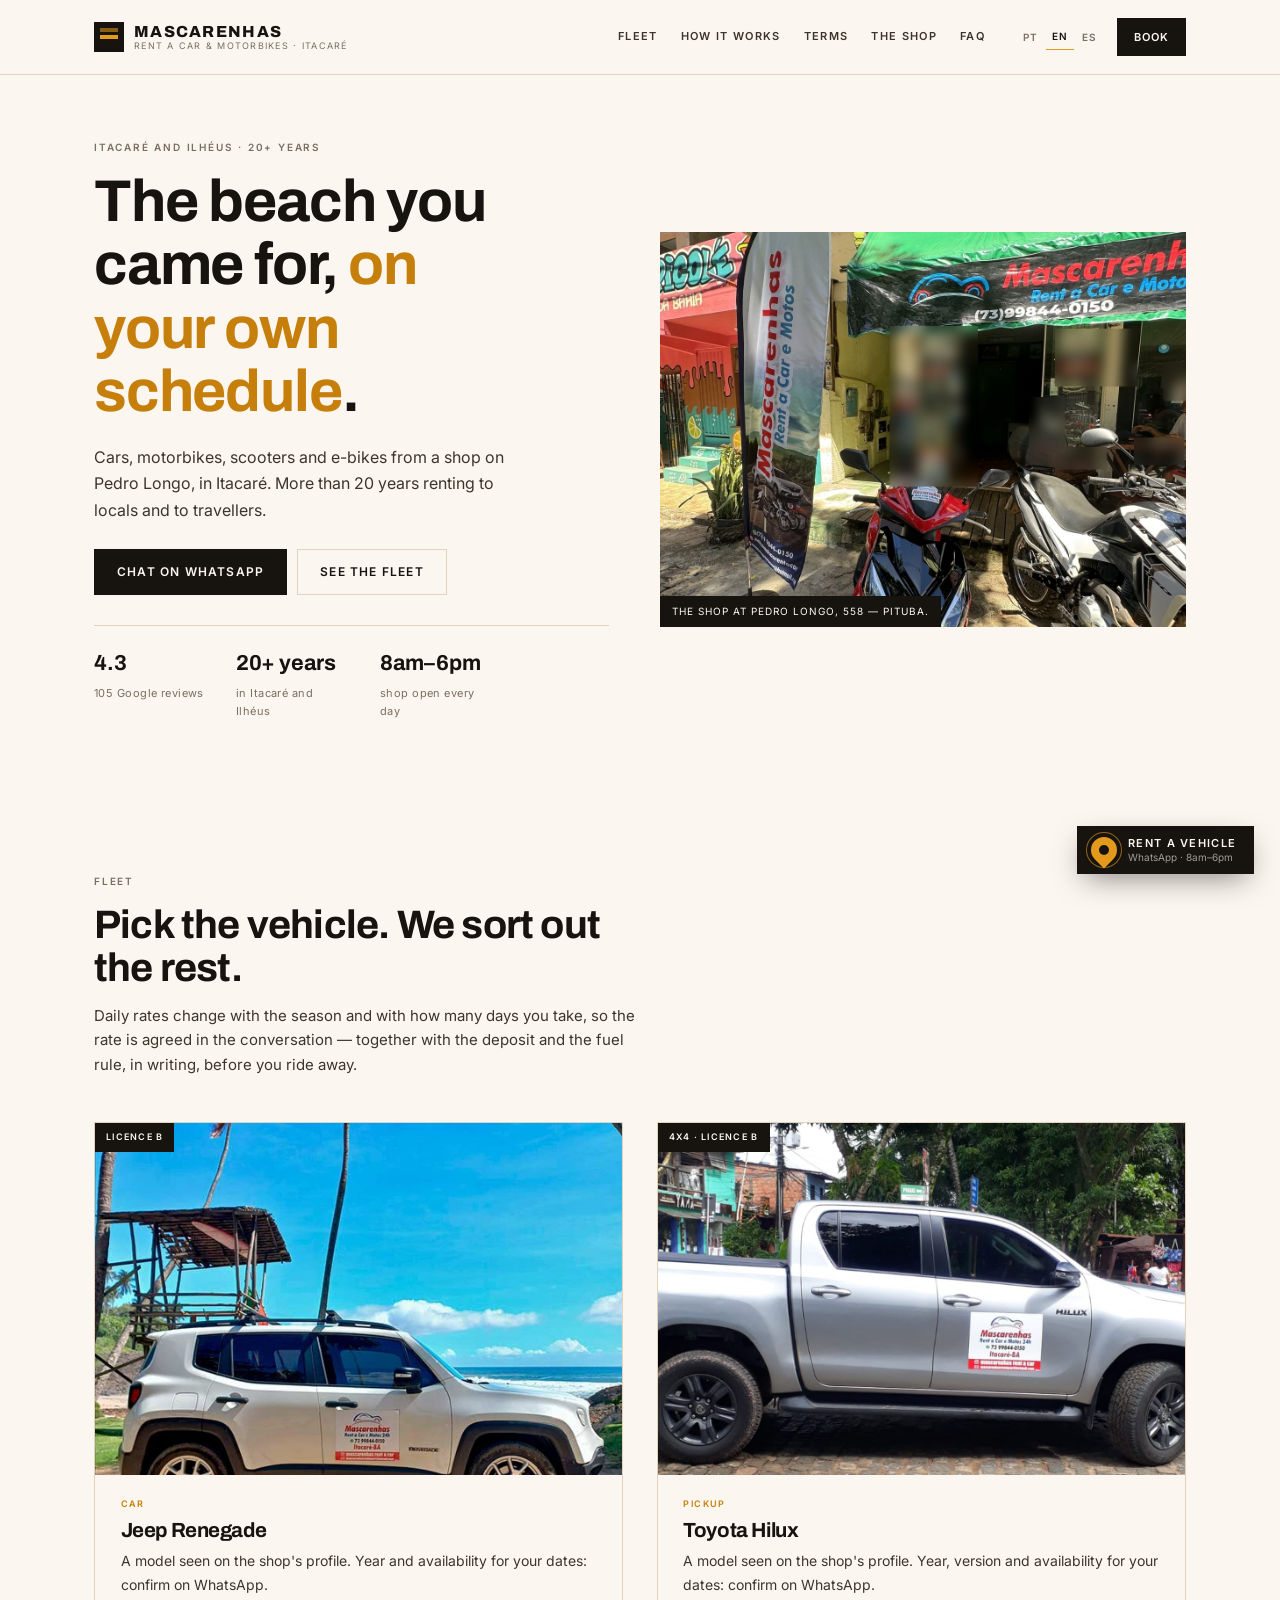
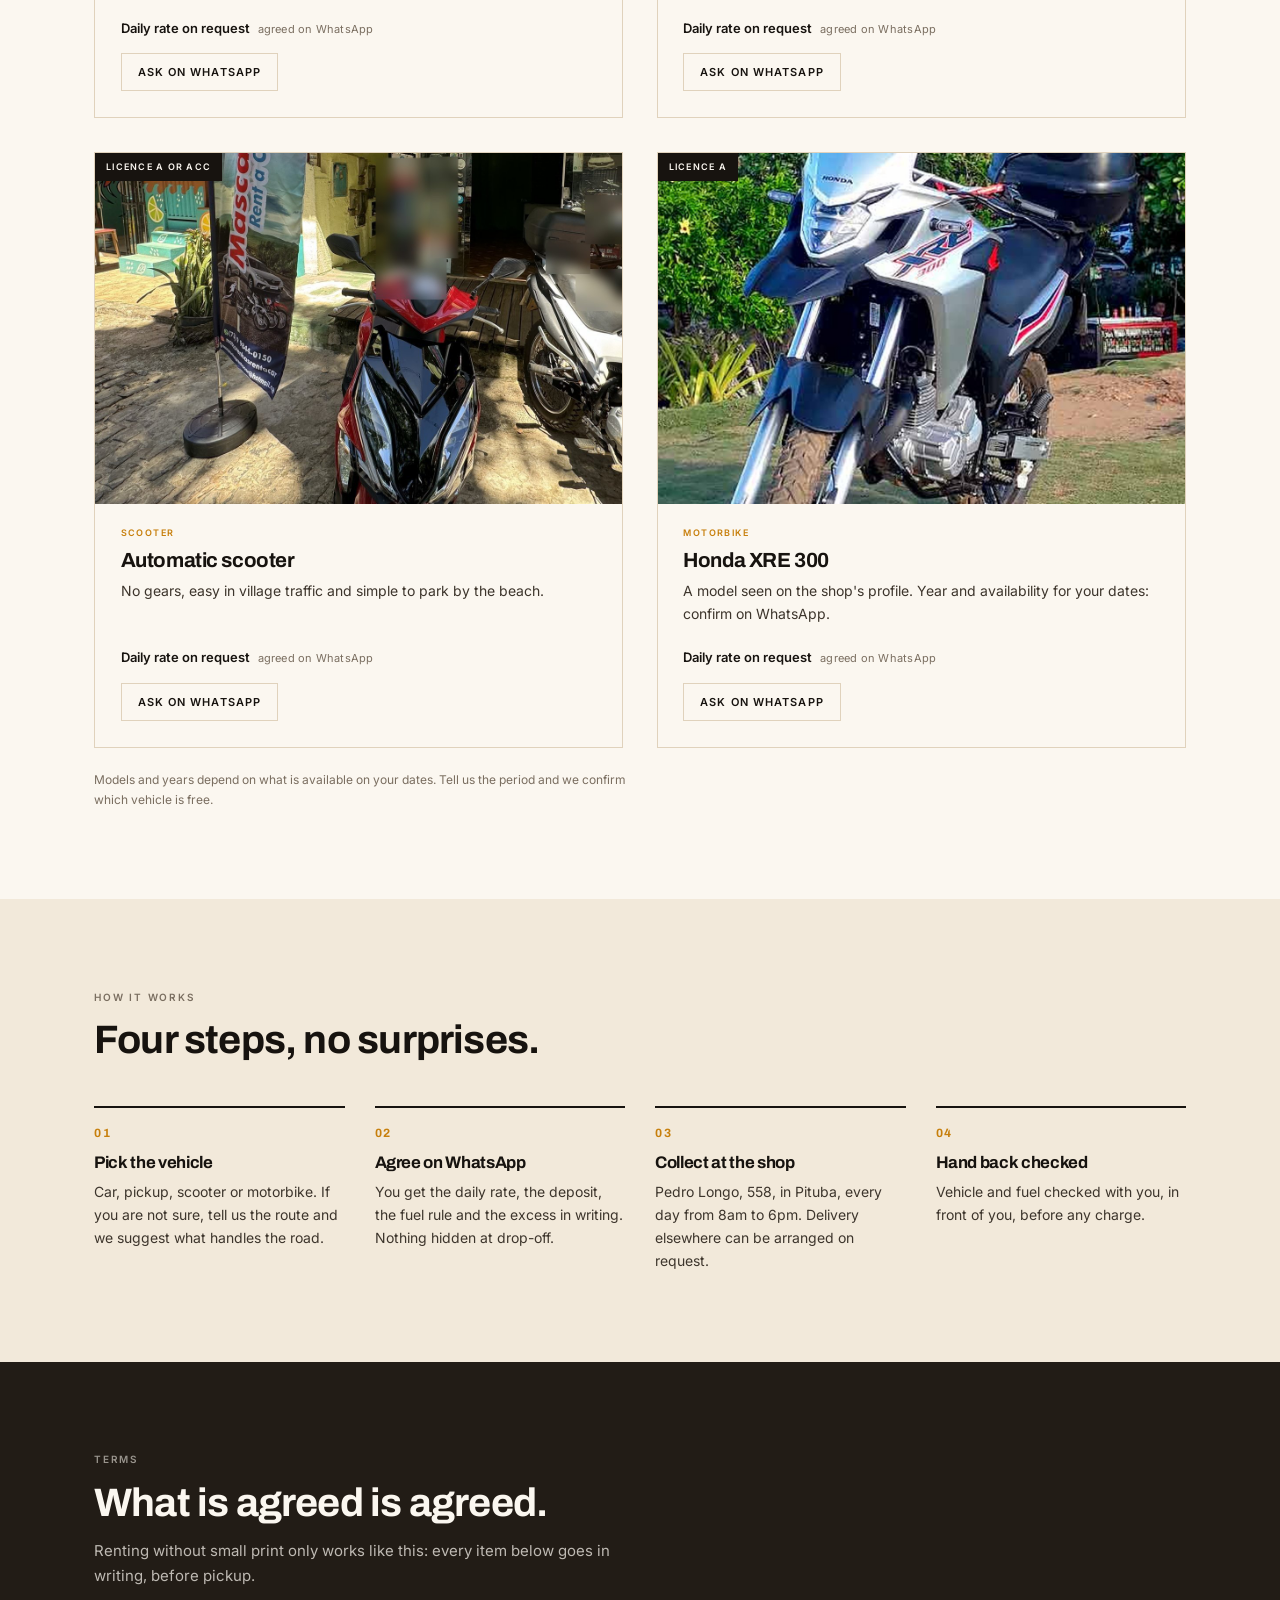
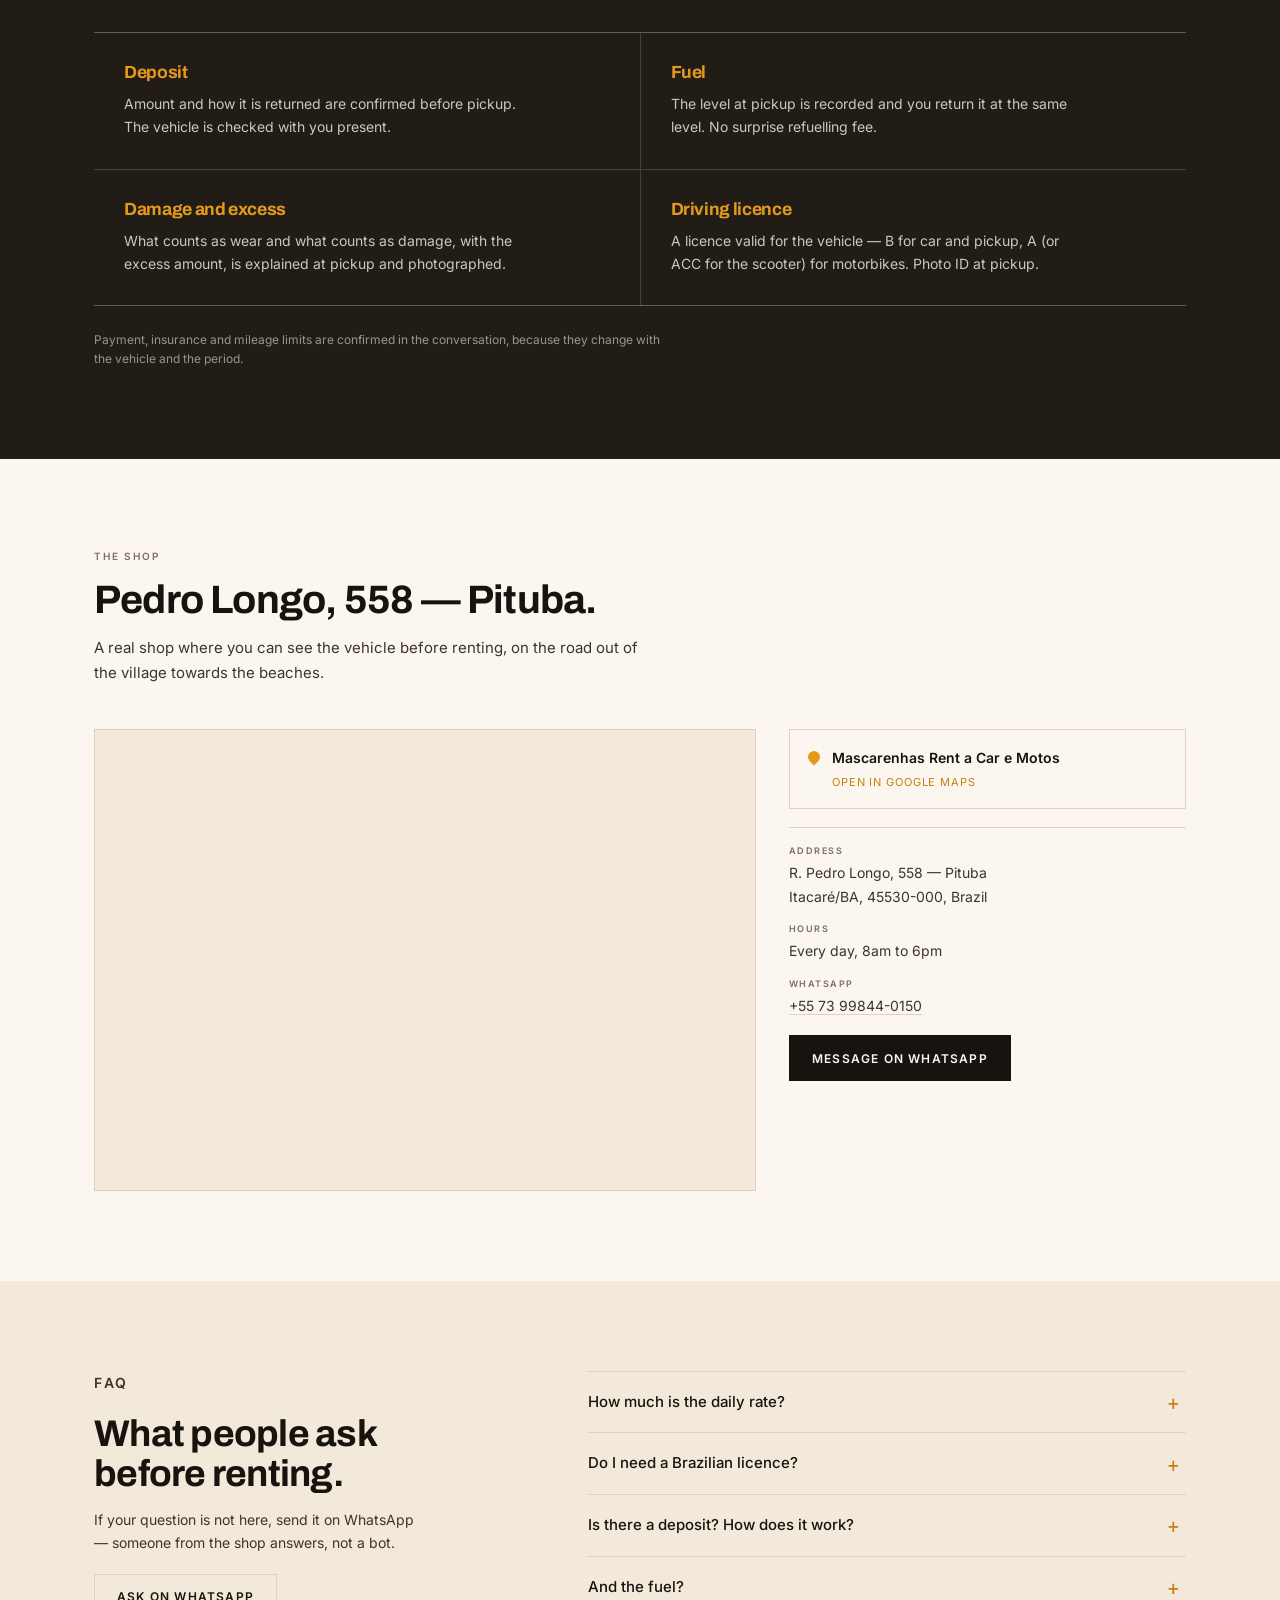
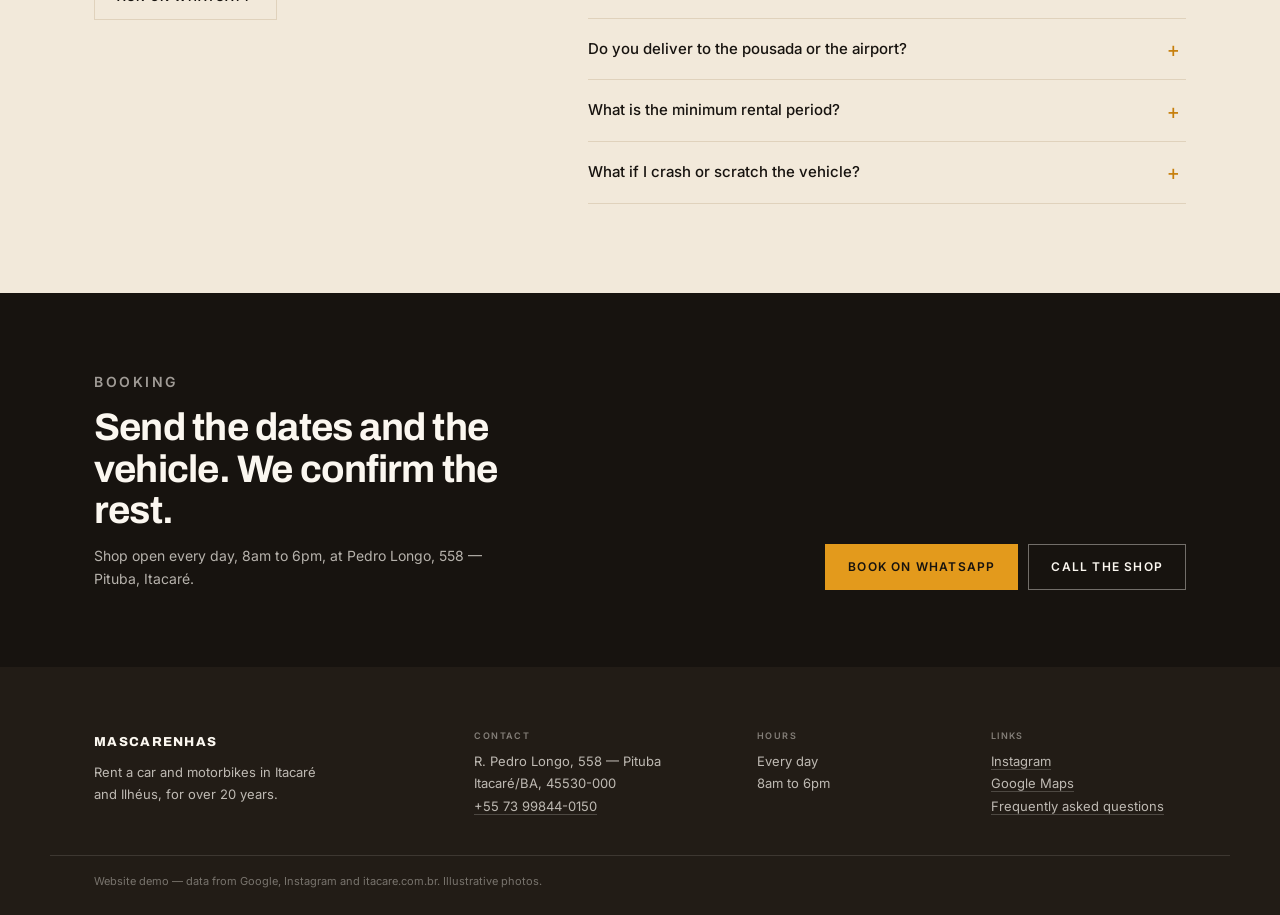
==== index.html @ 1259ad29 "Add Mascarenhas Rent a Car e Motos preview site and proposal deck Demo para a locadora de Itacaré: h" ====
<!DOCTYPE html>
<html lang="pt-BR">
<head>
<meta charset="utf-8">
<meta name="viewport" content="width=device-width, initial-scale=1">
<title>Mascarenhas Rent a Car e Motos — Itacaré/BA</title>
<meta name="description" content="Aluguel de carros, motos e scooters em Itacaré. Loja na R. Pedro Longo, 558 (Pituba), todos os dias das 8h às 18h. Diária e caução combinadas por escrito no WhatsApp.">
<meta name="theme-color" content="#17130F">
<link rel="icon" href="assets/favicon.svg" type="image/svg+xml">
<meta property="og:type" content="website">
<meta property="og:url" content="./index.html">
<meta property="og:title" content="Mascarenhas Rent a Car e Motos — Itacaré/BA">
<meta property="og:description" content="Carros, motos e scooters em Itacaré, com loja na Pedro Longo, 558. Diária e caução combinadas por escrito no WhatsApp.">
<meta property="og:image" content="assets/img/og-site.jpg">
<meta property="og:image:width" content="1200">
<meta property="og:image:height" content="630">
<meta property="og:image:alt" content="Prévia do site da Mascarenhas Rent a Car e Motos">
<meta property="og:locale" content="pt_BR">
<meta name="twitter:card" content="summary_large_image">
<meta name="twitter:image" content="assets/img/og-site.jpg">
<link rel="preconnect" href="https://fonts.googleapis.com">
<link rel="preconnect" href="https://fonts.gstatic.com" crossorigin>
<link rel="stylesheet" href="https://fonts.googleapis.com/css2?family=Archivo:wght@500;600;700;800&family=Inter:wght@400;500;600&display=swap">
<link rel="stylesheet" href="styles.css">
</head>
<body>
<a class="skip" href="#main" data-i18n="a11y.skip">Ir para o conteúdo</a>

<header class="site-header" id="topo">
  <div class="container header-inner">
    <a class="brand" href="#topo" aria-label="Mascarenhas Rent a Car e Motos — início">
      <span class="brand-mark" aria-hidden="true"></span>
      <span class="brand-text">
        <strong>Mascarenhas</strong>
        <span data-i18n="brand.sub">rent a car e motos · Itacaré</span>
      </span>
    </a>

    <button class="nav-toggle" id="nav-toggle" type="button" aria-expanded="false" aria-controls="nav" data-i18n-aria="a11y.menu">
      <span></span><span></span>
      <em data-i18n="a11y.menuLabel">Menu</em>
    </button>

    <nav class="nav" id="nav" aria-label="Seções">
      <a href="#frota" data-i18n="nav.fleet">Frota</a>
      <a href="#como-funciona" data-i18n="nav.how">Como funciona</a>
      <a href="#condicoes" data-i18n="nav.terms">Condições</a>
      <a href="#mapa" data-i18n="nav.place">A loja</a>
      <a href="#faq" data-i18n="nav.faq">Dúvidas</a>
    </nav>

    <div class="header-end">
      <div class="langs" role="group" aria-label="Idioma" data-i18n-aria="a11y.lang">
        <button type="button" data-lang="pt" class="is-current">PT</button>
        <button type="button" data-lang="en">EN</button>
        <button type="button" data-lang="es">ES</button>
      </div>
      <a class="btn btn-solid btn-sm" href="https://wa.me/5573998440150" data-wa="general" data-i18n="nav.book">Reservar</a>
    </div>
  </div>
</header>

<main id="main">

  <section class="hero">
    <div class="container hero-grid">
      <div class="hero-copy">
        <p class="eyebrow" data-i18n="hero.eyebrow">Itacaré e Ilhéus · desde a década de 2000</p>
        <h1 data-i18n-html="hero.title">A praia que você quer ver, <em>no seu tempo</em>.</h1>
        <p class="lede" data-i18n="hero.lede">Carros, motos, scooters e bikes elétricas com loja física na Pedro Longo, em Itacaré. Mais de 20 anos alugando para quem mora aqui e para quem chega de fora.</p>
        <div class="hero-cta">
          <a class="btn btn-solid" href="https://wa.me/5573998440150" data-wa="general" data-i18n="hero.cta1">Falar no WhatsApp</a>
          <a class="btn btn-line" href="#frota" data-i18n="hero.cta2">Ver a frota</a>
        </div>
        <ul class="hero-proof">
          <li><strong data-i18n="hero.p1t">4,3</strong><span data-i18n="hero.p1l">105 avaliações no Google</span></li>
          <li><strong data-i18n="hero.p2t">+20 anos</strong><span data-i18n="hero.p2l">em Itacaré e Ilhéus</span></li>
          <li><strong data-i18n="hero.p3t">8h–18h</strong><span data-i18n="hero.p3l">loja aberta todos os dias</span></li>
        </ul>
      </div>
      <figure class="hero-media">
        <img src="assets/img/hero-moto.jpg" alt="Fachada da Mascarenhas na Pedro Longo, 558, com faixa da loja e motos na porta" data-i18n-alt="hero.alt" width="1600" height="900" fetchpriority="high">
        <figcaption data-i18n="hero.caption">A loja na Pedro Longo, 558 — Pituba.</figcaption>
      </figure>
    </div>
  </section>

  <section class="section" id="frota" aria-labelledby="frota-title">
    <div class="container">
      <div class="section-head">
        <p class="eyebrow" data-i18n="fleet.eyebrow">Frota</p>
        <h2 id="frota-title" data-i18n="fleet.title">Escolha o veículo. O resto a gente combina.</h2>
        <p class="section-sub" data-i18n="fleet.sub">A diária muda com a temporada e com o número de dias, então ela é fechada na conversa — com o valor, a caução e o combustível por escrito antes de você sair com o veículo.</p>
      </div>

      <div class="fleet-grid">
        <article class="fleet-card">
          <figure class="fleet-media">
            <img src="assets/img/carro.jpg" alt="Jeep Renegade branco com adesivo da Mascarenhas, estacionado perto do mar" data-i18n-alt="fleet.car.alt" width="1200" height="800" loading="lazy">
            <figcaption class="fleet-flag" data-i18n="fleet.flag.car">CNH B</figcaption>
          </figure>
          <div class="fleet-body">
            <p class="fleet-kicker" data-i18n="fleet.car.kicker">Carro</p>
            <h3 data-i18n="fleet.car.name">Jeep Renegade</h3>
            <p class="fleet-note" data-i18n="fleet.car.note">Modelo visto no perfil da loja. Ano e disponibilidade na sua data: confirmar no WhatsApp.</p>
            <p class="fleet-price"><span data-i18n="fleet.ask">Diária sob consulta</span> <em data-i18n="fleet.askNote">valor fechado no WhatsApp</em></p>
            <a class="btn btn-line btn-sm" href="https://wa.me/5573998440150" data-wa="vehicle" data-vehicle="fleet.car.name" data-i18n="fleet.cta">Consultar no WhatsApp</a>
          </div>
        </article>

        <article class="fleet-card">
          <figure class="fleet-media">
            <img src="assets/img/pickup.jpg" alt="Toyota Hilux prata com adesivo da Mascarenhas, em rua de pedra em Itacaré" data-i18n-alt="fleet.pickup.alt" width="1200" height="800" loading="lazy">
            <figcaption class="fleet-flag" data-i18n="fleet.flag.pickup">4x4 · CNH B</figcaption>
          </figure>
          <div class="fleet-body">
            <p class="fleet-kicker" data-i18n="fleet.pickup.kicker">Picape</p>
            <h3 data-i18n="fleet.pickup.name">Toyota Hilux</h3>
            <p class="fleet-note" data-i18n="fleet.pickup.note">Modelo visto no perfil da loja. Ano, versão e disponibilidade na sua data: confirmar no WhatsApp.</p>
            <p class="fleet-price"><span data-i18n="fleet.ask">Diária sob consulta</span> <em data-i18n="fleet.askNote">valor fechado no WhatsApp</em></p>
            <a class="btn btn-line btn-sm" href="https://wa.me/5573998440150" data-wa="vehicle" data-vehicle="fleet.pickup.name" data-i18n="fleet.cta">Consultar no WhatsApp</a>
          </div>
        </article>

        <article class="fleet-card">
          <figure class="fleet-media">
            <img src="assets/img/scooter.jpg" alt="Scooter vermelha e moto paradas na porta da loja, com a faixa da Mascarenhas ao lado" data-i18n-alt="fleet.scooter.alt" width="1200" height="800" loading="lazy">
            <figcaption class="fleet-flag" data-i18n="fleet.flag.scooter">CNH A ou ACC</figcaption>
          </figure>
          <div class="fleet-body">
            <p class="fleet-kicker" data-i18n="fleet.scooter.kicker">Scooter</p>
            <h3 data-i18n="fleet.scooter.name">Scooter automática</h3>
            <p class="fleet-note" data-i18n="fleet.scooter.note">Sem marcha, leve no trânsito da vila e fácil de estacionar na praia.</p>
            <p class="fleet-price"><span data-i18n="fleet.ask">Diária sob consulta</span> <em data-i18n="fleet.askNote">valor fechado no WhatsApp</em></p>
            <a class="btn btn-line btn-sm" href="https://wa.me/5573998440150" data-wa="vehicle" data-vehicle="fleet.scooter.name" data-i18n="fleet.cta">Consultar no WhatsApp</a>
          </div>
        </article>

        <article class="fleet-card">
          <figure class="fleet-media">
            <img src="assets/img/moto.jpg" alt="Honda XRE 300 prateada, com baú, em área verde perto do mar" data-i18n-alt="fleet.moto.alt" width="1200" height="800" loading="lazy">
            <figcaption class="fleet-flag" data-i18n="fleet.flag.moto">CNH A</figcaption>
          </figure>
          <div class="fleet-body">
            <p class="fleet-kicker" data-i18n="fleet.moto.kicker">Moto</p>
            <h3 data-i18n="fleet.moto.name">Honda XRE 300</h3>
            <p class="fleet-note" data-i18n="fleet.moto.note">Modelo visto no perfil da loja. Ano e disponibilidade na sua data: confirmar no WhatsApp.</p>
            <p class="fleet-price"><span data-i18n="fleet.ask">Diária sob consulta</span> <em data-i18n="fleet.askNote">valor fechado no WhatsApp</em></p>
            <a class="btn btn-line btn-sm" href="https://wa.me/5573998440150" data-wa="vehicle" data-vehicle="fleet.moto.name" data-i18n="fleet.cta">Consultar no WhatsApp</a>
          </div>
        </article>
      </div>

      <p class="fleet-foot" data-i18n="fleet.foot">Modelos e anos variam com a frota disponível na data. Diga o período e a gente confirma qual veículo está livre.</p>
    </div>
  </section>

  <section class="section section-tint" id="como-funciona" aria-labelledby="como-title">
    <div class="container">
      <div class="section-head">
        <p class="eyebrow" data-i18n="how.eyebrow">Como funciona</p>
        <h2 id="como-title" data-i18n="how.title">Quatro passos, nenhuma surpresa.</h2>
      </div>
      <ol class="steps">
        <li>
          <span class="step-n" aria-hidden="true">01</span>
          <h3 data-i18n="how.s1t">Escolha o veículo</h3>
          <p data-i18n="how.s1b">Carro, picape, scooter ou moto. Se estiver em dúvida, conte o roteiro e a gente indica o que aguenta a estrada.</p>
        </li>
        <li>
          <span class="step-n" aria-hidden="true">02</span>
          <h3 data-i18n="how.s2t">Combine no WhatsApp</h3>
          <p data-i18n="how.s2b">Você recebe por escrito a diária, a caução, o combustível e a franquia. Sem valor escondido na devolução.</p>
        </li>
        <li>
          <span class="step-n" aria-hidden="true">03</span>
          <h3 data-i18n="how.s3t">Retire na loja</h3>
          <p data-i18n="how.s3b">Na Pedro Longo, 558, na Pituba, todos os dias das 8h às 18h. Entrega combinada em outro ponto, sob consulta.</p>
        </li>
        <li>
          <span class="step-n" aria-hidden="true">04</span>
          <h3 data-i18n="how.s4t">Devolva conferido</h3>
          <p data-i18n="how.s4b">Veículo e combustível conferidos junto com você, na sua frente, antes de qualquer cobrança.</p>
        </li>
      </ol>
    </div>
  </section>

  <section class="section section-dark" id="condicoes" aria-labelledby="condicoes-title">
    <div class="container">
      <div class="section-head">
        <p class="eyebrow light" data-i18n="terms.eyebrow">Condições</p>
        <h2 id="condicoes-title" data-i18n="terms.title">O que está combinado, está combinado.</h2>
        <p class="section-sub" data-i18n="terms.sub">Aluguel sem letra miúda só funciona assim: cada item abaixo vai por escrito na conversa, antes da retirada.</p>
      </div>
      <div class="terms-grid">
        <div class="term">
          <h3 data-i18n="terms.t1t">Caução</h3>
          <p data-i18n="terms.t1b">Valor e forma de devolução informados antes da retirada. A conferência do veículo é feita com você presente.</p>
        </div>
        <div class="term">
          <h3 data-i18n="terms.t2t">Combustível</h3>
          <p data-i18n="terms.t2b">O nível de saída é registrado e você devolve no mesmo nível. Sem taxa de abastecimento surpresa.</p>
        </div>
        <div class="term">
          <h3 data-i18n="terms.t3t">Danos e franquia</h3>
          <p data-i18n="terms.t3b">O que é desgaste de uso e o que é dano, com valor de franquia, é explicado na retirada e registrado por foto.</p>
        </div>
        <div class="term">
          <h3 data-i18n="terms.t4t">Habilitação</h3>
          <p data-i18n="terms.t4b">CNH válida na categoria do veículo — B para carro e picape, A (ou ACC na scooter) para moto. Documento com foto na retirada.</p>
        </div>
      </div>
      <p class="terms-foot" data-i18n="terms.foot">Pagamento, seguro e limites de quilometragem são confirmados na conversa, porque mudam conforme o veículo e o período.</p>
    </div>
  </section>

  <section class="section" id="mapa" aria-labelledby="mapa-title">
    <div class="container">
      <div class="section-head">
        <p class="eyebrow" data-i18n="map.eyebrow">A loja</p>
        <h2 id="mapa-title" data-i18n="map.title">Na Pedro Longo, 558 — Pituba.</h2>
        <p class="section-sub" data-i18n="map.sub">Ponto físico para você ver o veículo antes de alugar, na rua que sai da vila em direção às praias.</p>
      </div>

      <div class="map-layout">
        <div class="map-frame">
          <iframe
            title="Mapa da Mascarenhas Rent a Car e Motos em Itacaré"
            data-i18n-title="map.iframeTitle"
            src="https://www.google.com/maps?q=R.+Pedro+Longo,+558+-+Pituba,+Itacar%C3%A9+-+BA,+45530-000&z=16&hl=pt-BR&output=embed"
            loading="lazy" referrerpolicy="no-referrer-when-downgrade" allowfullscreen></iframe>
        </div>

        <div class="map-side">
          <a class="map-place" href="https://www.google.com/maps/search/?api=1&query=Mascarenhas+Rent+a+Car+e+Motos+R.+Pedro+Longo+558+Itacar%C3%A9+BA&query_place_id=ChIJfzRZUZk1OQcR6nKKyG5BpoI" target="_blank" rel="noopener">
            <span class="map-pin" aria-hidden="true"></span>
            <span>
              <strong data-i18n="map.place">Mascarenhas Rent a Car e Motos</strong>
              <em data-i18n="map.open">Abrir no Google Maps</em>
            </span>
          </a>

          <dl class="map-facts">
            <div>
              <dt data-i18n="map.addrLabel">Endereço</dt>
              <dd data-i18n-html="map.addr">R. Pedro Longo, 558 — Pituba<br>Itacaré/BA, 45530-000</dd>
            </div>
            <div>
              <dt data-i18n="map.hoursLabel">Horário</dt>
              <dd data-i18n="map.hours">Todos os dias, 8h às 18h</dd>
            </div>
            <div>
              <dt data-i18n="map.phoneLabel">WhatsApp</dt>
              <dd><a href="https://wa.me/5573998440150">+55 73 99844-0150</a></dd>
            </div>
          </dl>

          <a class="btn btn-solid" href="https://wa.me/5573998440150" data-wa="general" data-i18n="map.cta">Chamar no WhatsApp</a>
        </div>
      </div>
    </div>
  </section>

  <section class="section section-tint" id="faq" aria-labelledby="faq-title">
    <div class="container faq-layout">
      <div class="faq-head">
        <p class="eyebrow" data-i18n="faq.eyebrow">Dúvidas</p>
        <h2 id="faq-title" data-i18n="faq.title">O que perguntam antes de alugar.</h2>
        <p data-i18n="faq.sub">Se a sua dúvida não estiver aqui, manda no WhatsApp — responde gente da loja, não robô.</p>
        <a class="btn btn-line" href="https://wa.me/5573998440150" data-wa="general" data-i18n="faq.cta">Perguntar no WhatsApp</a>
      </div>

      <div class="faq-list">
        <details class="faq-item">
          <summary data-i18n="faq.q1">Quanto custa a diária?</summary>
          <div class="faq-answer"><p data-i18n="faq.a1">Depende do veículo, do período e da temporada. Por isso o valor é fechado na conversa, com o total e a caução por escrito antes de você retirar o veículo.</p></div>
        </details>
        <details class="faq-item">
          <summary data-i18n="faq.q2">Preciso de CNH brasileira?</summary>
          <div class="faq-answer"><p data-i18n="faq.a2">Para carro e picape, CNH categoria B. Para moto, categoria A; scooter pode ser ACC. Turista estrangeiro deve trazer a habilitação do país com a permissão internacional de dirigir — confirme no WhatsApp antes de reservar.</p></div>
        </details>
        <details class="faq-item">
          <summary data-i18n="faq.q3">Tem caução? Como funciona?</summary>
          <div class="faq-answer"><p data-i18n="faq.a3">Sim, e o valor é informado antes da retirada, junto com a forma de devolução. A conferência do veículo é feita com você presente, com fotos do estado de saída.</p></div>
        </details>
        <details class="faq-item">
          <summary data-i18n="faq.q4">E o combustível?</summary>
          <div class="faq-answer"><p data-i18n="faq.a4">O nível é registrado na saída e você devolve no mesmo nível. Assim não existe cobrança de abastecimento que você não fez.</p></div>
        </details>
        <details class="faq-item">
          <summary data-i18n="faq.q5">Vocês entregam na pousada ou no aeroporto?</summary>
          <div class="faq-answer"><p data-i18n="faq.a5">A retirada é na loja, na Pedro Longo, 558. Entrega em outro ponto e transfer do aeroporto de Ilhéus podem ser combinados à parte — fale com a loja e a gente confirma disponibilidade e custo.</p></div>
        </details>
        <details class="faq-item">
          <summary data-i18n="faq.q6">Qual o período mínimo de aluguel?</summary>
          <div class="faq-answer"><p data-i18n="faq.a6">Varia com o veículo e com a época do ano. Para menos de um dia, pacote semanal ou mensal, pergunte direto no WhatsApp.</p></div>
        </details>
        <details class="faq-item">
          <summary data-i18n="faq.q7">E se eu bater ou riscar o veículo?</summary>
          <div class="faq-answer"><p data-i18n="faq.a7">Avise a loja na hora. O contrato tem franquia e o valor é explicado na retirada. Registre fotos no momento da ocorrência — é o que protege os dois lados.</p></div>
        </details>
      </div>
    </div>
  </section>

  <section class="section cta-final">
    <div class="container cta-inner">
      <div>
        <p class="eyebrow light" data-i18n="cta.eyebrow">Reserva</p>
        <h2 data-i18n="cta.title">Diga a data e o veículo. A gente confirma o resto.</h2>
        <p data-i18n="cta.sub">Loja aberta todos os dias, das 8h às 18h, na Pedro Longo, 558 — Pituba, Itacaré.</p>
      </div>
      <div class="cta-actions">
        <a class="btn btn-amber" href="https://wa.me/5573998440150" data-wa="general" data-i18n="cta.btn">Reservar no WhatsApp</a>
        <a class="btn btn-ghost-light" href="tel:+5573998440150" data-i18n="cta.call">Ligar para a loja</a>
      </div>
    </div>
  </section>

</main>

<footer class="site-footer">
  <div class="container footer-grid">
    <div>
      <p class="footer-brand">Mascarenhas</p>
      <p class="footer-sub" data-i18n="footer.tagline">Rent a car e motos em Itacaré e Ilhéus, há mais de 20 anos.</p>
    </div>
    <div>
      <h3 data-i18n="footer.contact">Contato</h3>
      <p>R. Pedro Longo, 558 — Pituba<br>Itacaré/BA, 45530-000</p>
      <p><a href="https://wa.me/5573998440150">+55 73 99844-0150</a></p>
    </div>
    <div>
      <h3 data-i18n="footer.hours">Horário</h3>
      <p data-i18n-html="footer.hoursValue">Todos os dias<br>8h às 18h</p>
    </div>
    <div>
      <h3 data-i18n="footer.links">Links</h3>
      <p><a href="https://instagram.com/mascarenhasrentacar" target="_blank" rel="noopener">Instagram</a></p>
      <p><a href="https://www.google.com/maps/search/?api=1&query=Mascarenhas+Rent+a+Car+e+Motos+R.+Pedro+Longo+558+Itacar%C3%A9+BA&query_place_id=ChIJfzRZUZk1OQcR6nKKyG5BpoI" target="_blank" rel="noopener">Google Maps</a></p>
      <p><a href="#faq" data-i18n="footer.faq">Dúvidas frequentes</a></p>
    </div>
  </div>
  <div class="container footer-base">
    <p data-i18n="footer.demo">Demonstração de site — dados do Google, do Instagram e do itacare.com.br. Fotos ilustrativas.</p>
  </div>
</footer>

<a class="wa-float" href="https://wa.me/5573998440150" data-wa="general" aria-label="Falar no WhatsApp" data-i18n-aria="float.aria">
  <span class="wa-pin" aria-hidden="true"></span>
  <span class="wa-text">
    <strong data-i18n="float.title">Reservar veículo</strong>
    <em data-i18n="float.sub">WhatsApp · 8h às 18h</em>
  </span>
</a>

<script src="i18n.js"></script>
<script src="main.js"></script>
</body>
</html>
---- styles.css ----
/* ==========================================================================
   Mascarenhas Rent a Car e Motos — Itacaré/BA
   Identidade: asfalto + âmbar de sinalização + areia
   ========================================================================== */

:root{
  --ink:#17130F;
  --ink-2:#3D352C;
  --ink-3:#7A6E60;
  --paper:#FBF7F0;
  --cream:#F2E9DA;
  --sand:#E0D2BC;
  --amber:#E39A1C;
  --amber-2:#C77F0C;
  --road:#221C16;
  --white:#fff;
  --serif: "Archivo", "Helvetica Neue", Arial, sans-serif;
  --sans: "Inter", -apple-system, "Segoe UI", Roboto, Arial, sans-serif;
  --max: 1180px;
  --gutter: clamp(18px, 4vw, 44px);
}

*,*::before,*::after{box-sizing:border-box}
html{-webkit-text-size-adjust:100%; scroll-behavior:smooth}
body{
  margin:0; background:var(--paper); color:var(--ink);
  font-family:var(--sans); font-size:16px; line-height:1.65;
  -webkit-font-smoothing:antialiased;
}
img{max-width:100%; display:block; height:auto}
a{color:inherit}
h1,h2,h3{font-family:var(--serif); font-weight:700; line-height:1.08; letter-spacing:-.02em; margin:0}
h1 em{font-style:normal; color:var(--amber-2)}
p{margin:0}
ul,ol{margin:0; padding:0; list-style:none}
dl,dd{margin:0}
button{font:inherit; color:inherit}

.container{width:100%; max-width:var(--max); margin:0 auto; padding:0 var(--gutter)}
.skip{
  position:absolute; left:-9999px; top:0; z-index:200;
  background:var(--ink); color:var(--paper); padding:10px 16px; font-size:13px;
}
.skip:focus{left:12px; top:12px}
:focus-visible{outline:2px solid var(--amber-2); outline-offset:3px}

/* ---------- tipografia auxiliar ---------- */

.eyebrow{
  font-size:10px; font-weight:600; letter-spacing:.18em; text-transform:uppercase;
  color:var(--ink-3); margin-bottom:14px;
}
.eyebrow.light{color:rgba(251,247,240,.6)}
.lede{font-size:clamp(1rem,1.25vw,1.1rem); color:var(--ink-2); max-width:46ch}
.section-sub{font-size:15px; color:var(--ink-2); max-width:62ch; margin-top:14px}

/* ---------- botões ---------- */

.btn{
  display:inline-flex; align-items:center; justify-content:center; gap:8px;
  min-height:46px; padding:12px 22px; border:1px solid transparent;
  font-family:var(--sans); font-size:12px; font-weight:600;
  letter-spacing:.1em; text-transform:uppercase; text-decoration:none;
  cursor:pointer; transition:background .2s ease, color .2s ease, border-color .2s ease;
}
.btn-sm{min-height:38px; padding:9px 16px; font-size:11px}
.btn-solid{background:var(--ink); color:var(--paper)}
.btn-solid:hover{background:var(--amber); color:var(--ink)}
.btn-line{border-color:var(--sand); background:transparent; color:var(--ink)}
.btn-line:hover{border-color:var(--ink); background:var(--ink); color:var(--paper)}
.btn-amber{background:var(--amber); color:var(--ink)}
.btn-amber:hover{background:var(--paper); color:var(--ink)}
.btn-ghost-light{border-color:rgba(251,247,240,.4); color:var(--paper)}
.btn-ghost-light:hover{background:var(--paper); color:var(--ink); border-color:var(--paper)}

/* ---------- header ---------- */

.site-header{
  position:sticky; top:0; z-index:70;
  background:rgba(251,247,240,.94); backdrop-filter:blur(10px);
  border-bottom:1px solid var(--sand);
}
.header-inner{
  display:flex; align-items:center; gap:clamp(14px,2.4vw,32px);
  min-height:74px;
}
.brand{display:flex; align-items:center; gap:10px; text-decoration:none; margin-right:auto}
.brand-mark{
  width:30px; height:30px; flex:0 0 auto; display:block;
  background:var(--ink); position:relative;
}
.brand-mark::after{
  content:""; position:absolute; left:6px; top:13px;
  width:18px; height:4px; background:var(--amber);
  box-shadow:0 -7px 0 0 rgba(227,154,28,.55);
}
.brand-text{display:flex; flex-direction:column; line-height:1.1}
.brand-text strong{
  font-family:var(--serif); font-weight:800; font-size:16px;
  letter-spacing:.08em; text-transform:uppercase;
}
.brand-text span{font-size:9px; letter-spacing:.14em; text-transform:uppercase; color:var(--ink-3)}

.nav{display:flex; align-items:center; gap:clamp(12px,1.8vw,24px)}
.nav a{
  font-size:11px; font-weight:600; letter-spacing:.12em; text-transform:uppercase;
  text-decoration:none; color:var(--ink-2); padding:6px 0; border-bottom:1px solid transparent;
}
.nav a:hover{color:var(--ink); border-color:var(--amber)}

.header-end{display:flex; align-items:center; gap:14px}
.langs{display:flex; align-items:center; gap:2px}
.langs button{
  background:none; border:0; cursor:pointer; padding:4px 6px;
  font-size:10px; font-weight:600; letter-spacing:.1em; color:var(--ink-3);
}
.langs button:hover{color:var(--ink)}
.langs button.is-current{color:var(--ink); border-bottom:1px solid var(--amber)}

.nav-toggle{
  display:none; align-items:center; gap:8px;
  background:none; border:1px solid var(--sand); padding:8px 10px; cursor:pointer;
}
.nav-toggle span{
  display:block; width:14px; height:1.5px; background:var(--ink);
  box-shadow:0 4px 0 0 var(--ink); transition:transform .2s ease;
}
.nav-toggle em{font-style:normal; font-size:9px; letter-spacing:.14em; text-transform:uppercase}

/* ---------- hero ---------- */

.hero{padding:clamp(32px,5vw,64px) 0 clamp(40px,5vw,64px)}
.hero-grid{
  display:grid; grid-template-columns:minmax(0,1fr) minmax(0,1.02fr);
  gap:clamp(24px,4vw,56px); align-items:center;
}
.hero h1{font-size:clamp(2.15rem,4.6vw,4rem); max-width:12ch; margin-bottom:20px}
.hero .lede{max-width:44ch}
.hero-cta{display:flex; flex-wrap:wrap; gap:10px; margin:26px 0 30px}
.hero-proof{
  display:flex; flex-wrap:wrap; gap:24px 32px;
  border-top:1px solid var(--sand); padding-top:20px;
}
.hero-proof li{display:flex; flex-direction:column; gap:2px}
.hero-proof strong{
  font-family:var(--serif); font-size:1.35rem; font-weight:700; letter-spacing:-.01em;
}
.hero-proof span{font-size:11px; letter-spacing:.04em; color:var(--ink-3); max-width:16ch}

.hero-media{margin:0; position:relative}
.hero-media img{
  width:100%; aspect-ratio:4/3; object-fit:cover;
  filter:saturate(1.02) contrast(1.02);
}
.hero-media figcaption{
  position:absolute; left:0; bottom:0; max-width:78%;
  background:var(--ink); color:var(--paper);
  font-size:10px; letter-spacing:.1em; text-transform:uppercase;
  padding:8px 12px; line-height:1.5;
}

/* ---------- seções ---------- */

.section{padding:clamp(56px,7vw,96px) 0}
.section-tint{background:var(--cream)}
.section-head{max-width:74ch; margin-bottom:clamp(28px,3.6vw,44px)}
.section-head h2{font-size:clamp(1.7rem,3.1vw,2.7rem); max-width:22ch}

/* ---------- frota ---------- */

.fleet-grid{
  display:grid; grid-template-columns:repeat(2,minmax(0,1fr));
  gap:clamp(18px,2.6vw,34px);
}
.fleet-card{background:var(--paper); border:1px solid var(--sand); display:flex; flex-direction:column}
.fleet-media{position:relative; margin:0; aspect-ratio:3/2; overflow:hidden; background:var(--cream)}
.fleet-media img{width:100%; height:100%; object-fit:cover; transition:transform .7s cubic-bezier(.2,.7,.2,1)}
.fleet-card:hover .fleet-media img{transform:scale(1.035)}
.fleet-flag{
  position:absolute; left:0; top:0;
  background:var(--ink); color:var(--paper);
  font-size:9px; font-weight:600; letter-spacing:.14em; text-transform:uppercase;
  padding:7px 11px;
}
.fleet-body{padding:22px clamp(18px,2vw,26px) 26px; display:flex; flex-direction:column; gap:8px; flex:1}
.fleet-kicker{
  font-size:9px; font-weight:600; letter-spacing:.16em; text-transform:uppercase;
  color:var(--amber-2);
}
.fleet-body h3{font-size:clamp(1.15rem,1.6vw,1.45rem); font-weight:700}
.fleet-note{font-size:14px; color:var(--ink-2)}
.fleet-price{
  display:flex; align-items:baseline; gap:8px; flex-wrap:wrap;
  margin-top:auto; padding-top:14px;
  font-size:13px; font-weight:600;
}
.fleet-price em{
  font-style:normal; font-weight:400; font-size:11px; letter-spacing:.02em; color:var(--ink-3);
}
.fleet-body .btn{align-self:flex-start; margin-top:6px}
.fleet-foot{
  margin-top:22px; font-size:12px; color:var(--ink-3); max-width:70ch;
}

/* ---------- como funciona ---------- */

.steps{
  display:grid; grid-template-columns:repeat(4,minmax(0,1fr));
  gap:clamp(18px,2.4vw,30px); counter-reset:step;
}
.steps li{border-top:2px solid var(--ink); padding-top:16px}
.step-n{
  display:block; font-family:var(--serif); font-size:12px; font-weight:700;
  letter-spacing:.14em; color:var(--amber-2); margin-bottom:10px;
}
.steps h3{font-size:1.05rem; margin-bottom:8px}
.steps p{font-size:14px; color:var(--ink-2)}

/* ---------- condições ---------- */

.section-dark{background:var(--road); color:var(--paper)}
.section-dark .section-head h2{color:var(--paper)}
.section-dark .eyebrow{color:rgba(251,247,240,.55)}
.section-dark .section-sub{color:rgba(251,247,240,.72)}
.terms-grid{
  display:grid; grid-template-columns:repeat(2,minmax(0,1fr));
  gap:1px; background:rgba(251,247,240,.16);
  border-top:1px solid rgba(251,247,240,.16);
  border-bottom:1px solid rgba(251,247,240,.16);
}
.term{background:var(--road); padding:clamp(20px,2.4vw,30px)}
.term h3{
  font-family:var(--serif); font-size:1.1rem; font-weight:700; margin-bottom:10px;
  color:var(--amber);
}
.term p{font-size:14px; color:rgba(251,247,240,.78); max-width:44ch}
.terms-foot{
  margin-top:24px; font-size:12px; color:rgba(251,247,240,.55); max-width:72ch;
}

/* ---------- mapa ---------- */

.map-layout{
  display:grid; grid-template-columns:minmax(0,1.25fr) minmax(0,.75fr);
  gap:clamp(20px,2.6vw,36px); align-items:start;
}
.map-frame{background:var(--cream); border:1px solid var(--sand); overflow:hidden}
.map-frame iframe{
  display:block; width:100%; height:clamp(320px,42vw,460px); border:0; filter:saturate(.92);
}
.map-side{display:flex; flex-direction:column; gap:18px}
.map-place{
  display:flex; gap:12px; align-items:flex-start; text-decoration:none;
  border:1px solid var(--sand); padding:16px 18px; background:var(--paper);
  transition:border-color .2s ease;
}
.map-place:hover{border-color:var(--amber)}
.map-pin{
  width:12px; height:12px; flex:0 0 auto; margin-top:5px;
  background:var(--amber); border-radius:50% 50% 50% 0; transform:rotate(-45deg);
}
.map-place strong{display:block; font-size:14px; font-weight:600}
.map-place em{display:block; font-style:normal; font-size:11px; letter-spacing:.08em; text-transform:uppercase; color:var(--amber-2); margin-top:4px}
.map-facts{display:flex; flex-direction:column; gap:14px; border-top:1px solid var(--sand); padding-top:16px}
.map-facts dt{
  font-size:9px; font-weight:600; letter-spacing:.16em; text-transform:uppercase;
  color:var(--ink-3); margin-bottom:3px;
}
.map-facts dd{font-size:14px; color:var(--ink-2)}
.map-facts a{text-decoration:none; border-bottom:1px solid var(--sand)}
.map-facts a:hover{border-color:var(--amber)}
.map-side .btn{align-self:flex-start}

/* ---------- faq ---------- */

.faq-layout{
  display:grid; grid-template-columns:minmax(0,.85fr) minmax(0,1.15fr);
  gap:clamp(24px,4vw,64px); align-items:start;
}
.faq-head{position:sticky; top:96px}
.faq-head h2{font-size:clamp(1.65rem,2.9vw,2.4rem); max-width:16ch; margin-bottom:14px}
.faq-head p{font-size:14px; color:var(--ink-2); max-width:36ch; margin-bottom:20px}
.faq-list{border-top:1px solid var(--sand)}
.faq-item{border-bottom:1px solid var(--sand)}
.faq-item summary{
  position:relative; cursor:pointer; list-style:none;
  padding:18px 40px 18px 0; font-size:15px; font-weight:500;
  transition:color .2s ease;
}
.faq-item summary::-webkit-details-marker{display:none}
.faq-item summary::after{
  content:"+"; position:absolute; right:6px; top:50%; transform:translateY(-50%);
  font-family:var(--serif); font-size:20px; font-weight:500; color:var(--amber-2);
  transition:transform .25s ease;
}
.faq-item[open] summary::after{transform:translateY(-50%) rotate(45deg)}
.faq-item summary:hover{color:var(--amber-2)}
.faq-answer{padding:0 40px 20px 0; font-size:14px; color:var(--ink-2); max-width:58ch}

/* ---------- cta final ---------- */

.cta-final{background:var(--ink); color:var(--paper); padding:clamp(48px,6vw,80px) 0}
.cta-inner{
  display:flex; flex-wrap:wrap; gap:28px; align-items:flex-end; justify-content:space-between;
}
.cta-final h2{
  font-size:clamp(1.6rem,3vw,2.5rem); color:var(--paper); max-width:20ch; margin-bottom:12px;
}
.cta-final p{font-size:14px; color:rgba(251,247,240,.7); max-width:44ch}
.cta-actions{display:flex; flex-wrap:wrap; gap:10px}

/* ---------- rodapé ---------- */

.site-footer{background:var(--road); color:rgba(251,247,240,.72); padding:clamp(40px,5vw,64px) 0 24px}
.footer-grid{
  display:grid; grid-template-columns:1.4fr 1fr .8fr .8fr;
  gap:clamp(20px,3vw,40px);
}
.site-footer h3{
  font-family:var(--sans); font-size:9px; font-weight:600; letter-spacing:.16em;
  text-transform:uppercase; color:rgba(251,247,240,.45); margin-bottom:10px;
}
.site-footer p{font-size:13px; line-height:1.7}
.footer-brand{
  font-family:var(--serif); font-weight:800; font-size:19px; letter-spacing:.1em;
  text-transform:uppercase; color:var(--paper); margin-bottom:8px;
}
.footer-sub{font-size:13px; max-width:30ch}
.site-footer a{text-decoration:none; border-bottom:1px solid rgba(251,247,240,.2)}
.site-footer a:hover{color:var(--paper); border-color:var(--amber)}
.footer-base{
  margin-top:clamp(28px,3vw,40px); padding-top:16px;
  border-top:1px solid rgba(251,247,240,.12);
}
.footer-base p{font-size:11px; color:rgba(251,247,240,.4)}

/* ---------- botão flutuante de whatsapp ---------- */

.wa-float{
  position:fixed; z-index:60;
  right:clamp(16px,2vw,26px); bottom:clamp(16px,2vw,26px);
  inset-inline-end:clamp(16px,2vw,26px); inset-inline-start:auto;
  display:flex; align-items:center; gap:11px;
  padding:11px 18px 11px 14px;
  background:var(--ink); color:var(--paper); text-decoration:none;
  box-shadow:0 10px 30px -8px rgba(23,19,15,.55);
  transition:transform .2s ease, background .2s ease;
}
.wa-float:hover{transform:translateY(-2px); background:#000}
.wa-pin{
  position:relative; width:26px; height:26px; flex:0 0 auto;
  background:var(--amber); border-radius:50% 50% 50% 0; transform:rotate(-45deg);
}
.wa-pin::after{
  content:""; position:absolute; inset:8px; background:var(--ink); border-radius:50%;
}
.wa-pin::before{
  content:""; position:absolute; inset:-5px; border-radius:50%;
  border:1px solid rgba(227,154,28,.6); animation:wa-pulse 2.6s ease-out infinite;
}
.wa-text{display:flex; flex-direction:column; line-height:1.25}
.wa-text strong{font-size:11px; font-weight:600; letter-spacing:.12em; text-transform:uppercase}
.wa-text em{font-style:normal; font-size:10px; color:rgba(251,247,240,.6)}
@keyframes wa-pulse{
  0%{transform:scale(.85); opacity:.9}
  70%{transform:scale(1.5); opacity:0}
  100%{opacity:0}
}

/* ---------- responsivo ---------- */

@media (max-width:1080px){
  .nav{display:none}
  .nav-toggle{display:inline-flex}
  .site-header.nav-open .nav{
    display:flex; flex-direction:column; align-items:flex-start; gap:2px;
    position:absolute; left:0; right:0; top:100%;
    background:var(--paper); border-bottom:1px solid var(--sand);
    padding:10px var(--gutter) 18px;
  }
  .site-header.nav-open .nav a{padding:10px 0; width:100%; border-bottom:1px solid var(--sand)}
}

@media (max-width:960px){
  .hero-grid{grid-template-columns:1fr}
  .hero-media{order:-1}
  .hero-media img{aspect-ratio:16/10}
  .hero h1{max-width:16ch}
  .hero-proof{gap:18px 26px}
  .steps{grid-template-columns:repeat(2,minmax(0,1fr))}
  .map-layout{grid-template-columns:1fr}
  .faq-layout{grid-template-columns:1fr}
  .faq-head{position:static}
  .footer-grid{grid-template-columns:1fr 1fr}
}

@media (max-width:700px){
  .header-end .btn{display:none}
  .header-inner{gap:10px; min-height:64px}
  .brand-text span{display:none}
  .brand-text strong{font-size:14px; letter-spacing:.06em}
  .langs button{padding:4px 5px; font-size:9px}
  .nav-toggle{padding:7px 8px}
  .nav-toggle em{display:none}
  .fleet-grid{grid-template-columns:1fr}
  .terms-grid{grid-template-columns:1fr}
  .hero-proof{flex-direction:column; gap:14px}
  .hero-proof strong{font-size:1.2rem}
  .hero-proof span{max-width:none}
  .cta-inner{flex-direction:column; align-items:flex-start}
  .footer-grid{grid-template-columns:1fr}
  .site-footer{padding-bottom:88px}
  .wa-float{padding:9px 14px 9px 12px; gap:9px}
  .wa-text em{display:none}
}

@media (prefers-reduced-motion:reduce){
  html{scroll-behavior:auto}
  *,*::before,*::after{animation-duration:.01ms !important; transition-duration:.01ms !important}
}
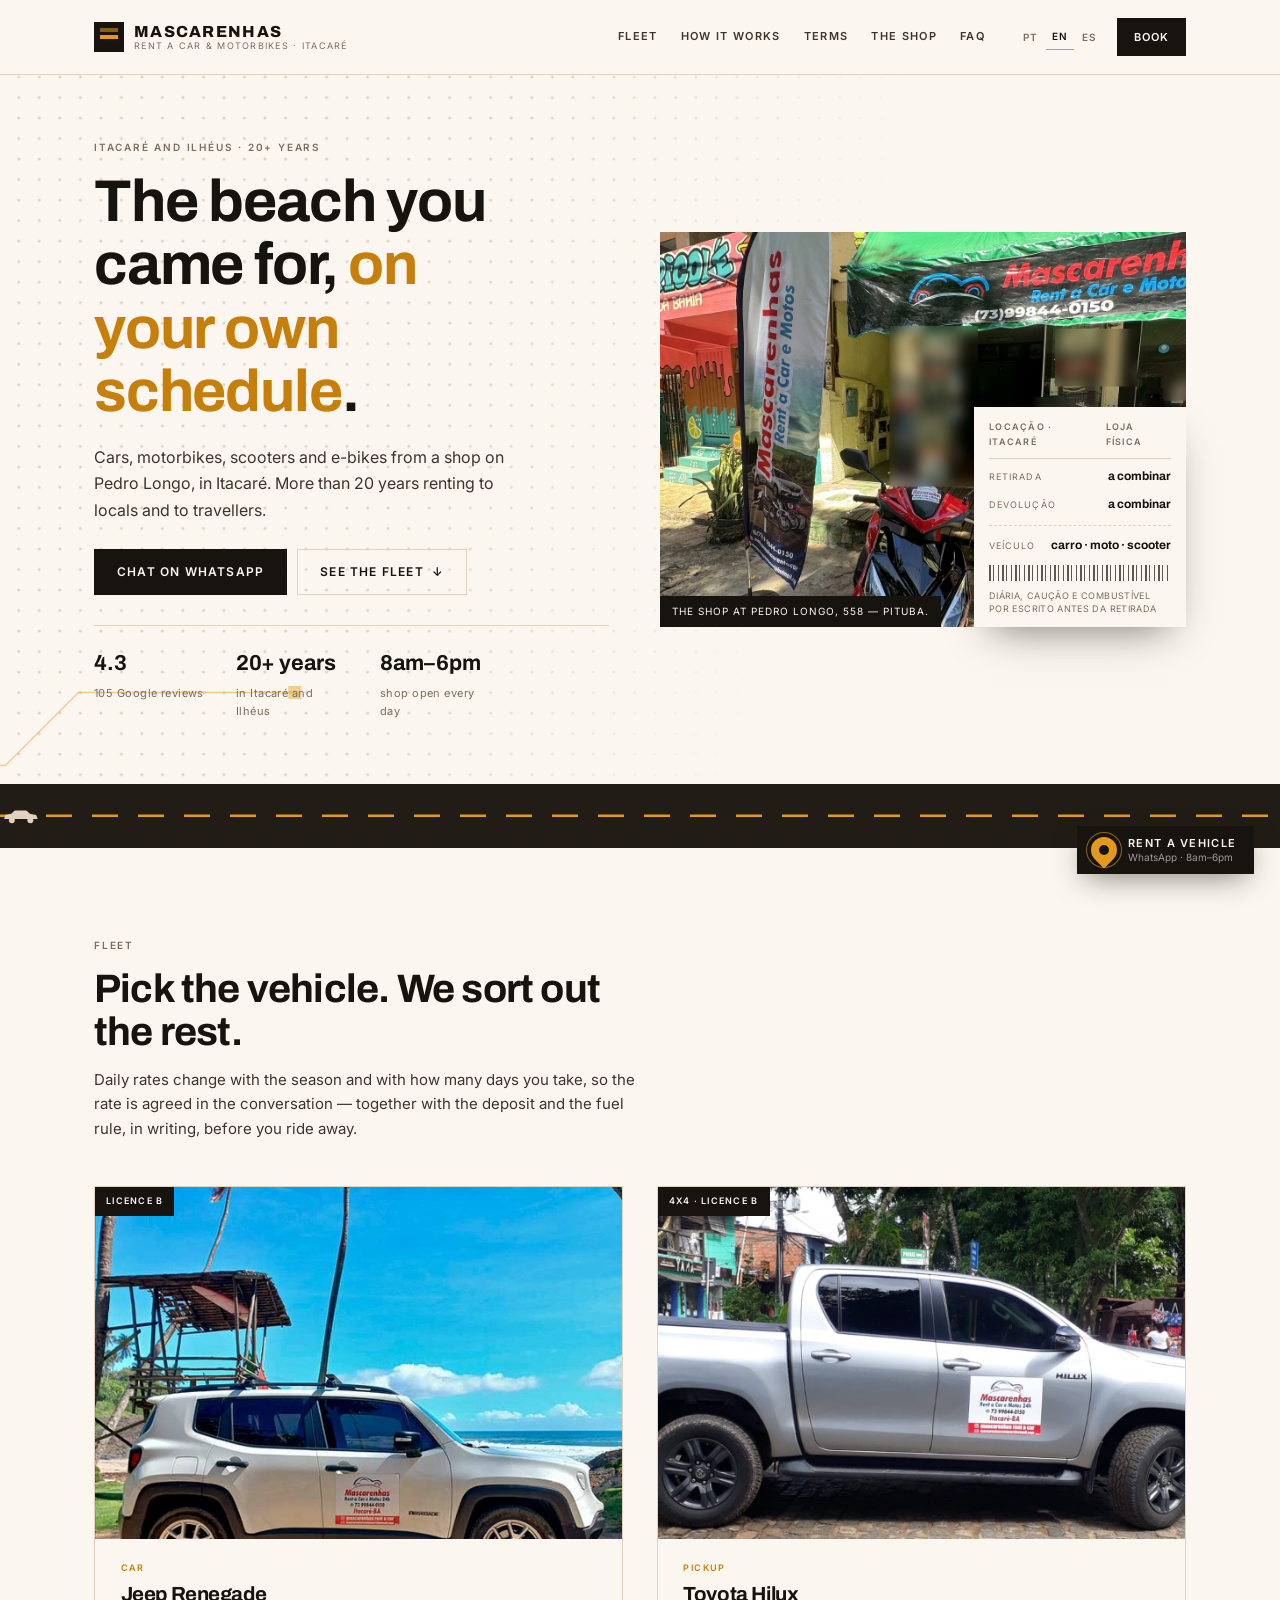
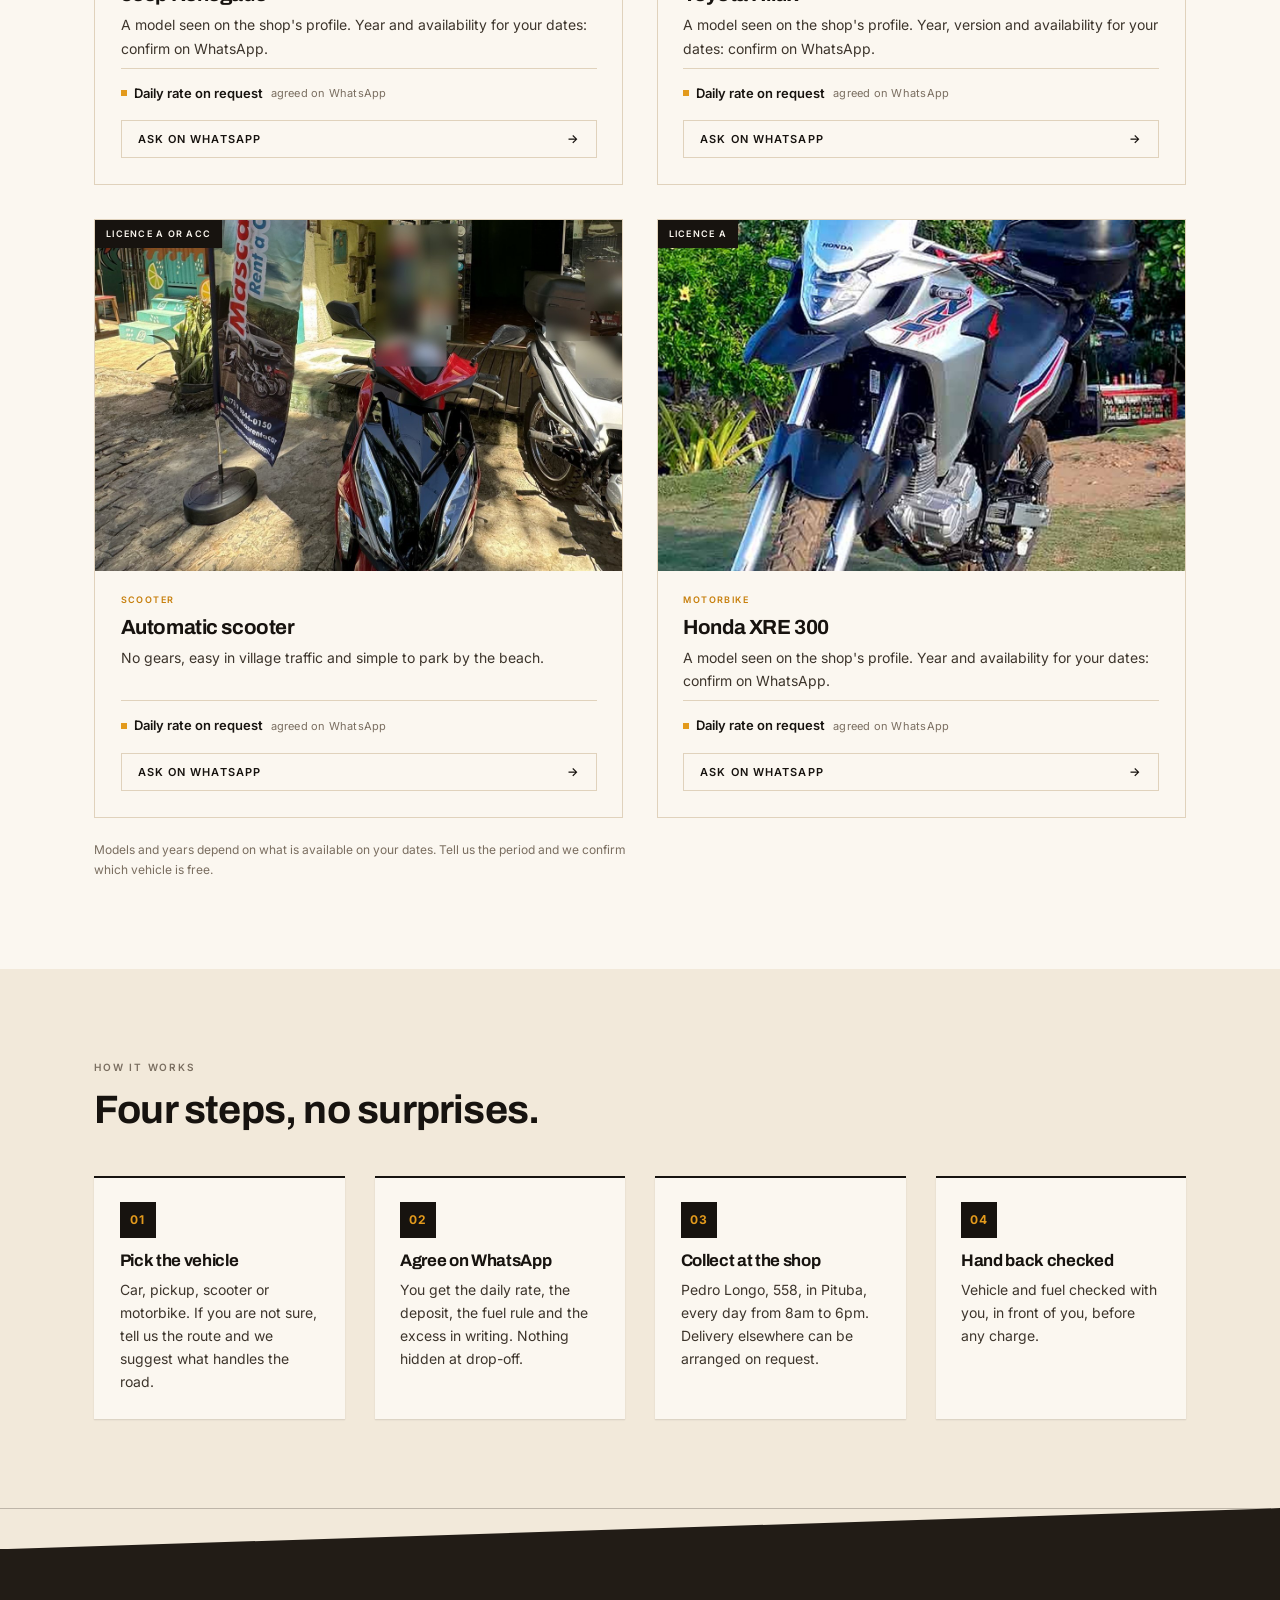
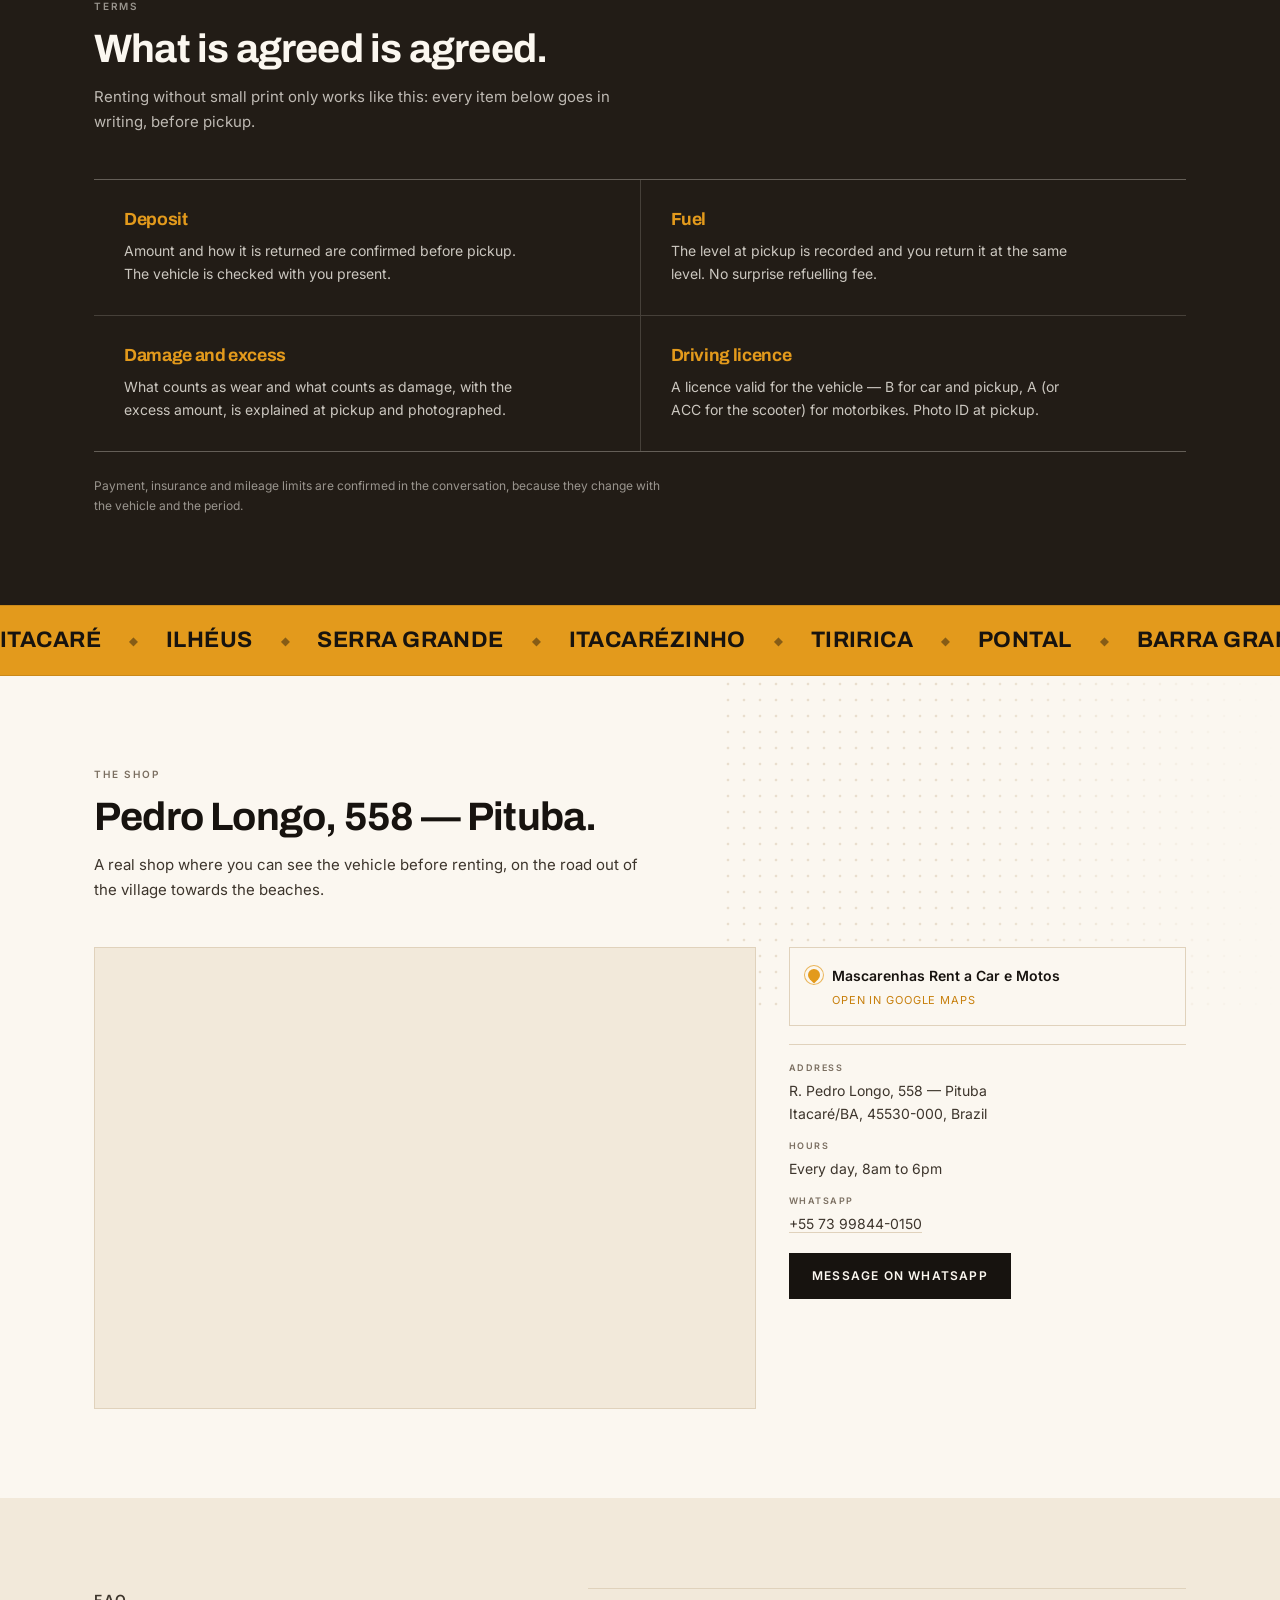
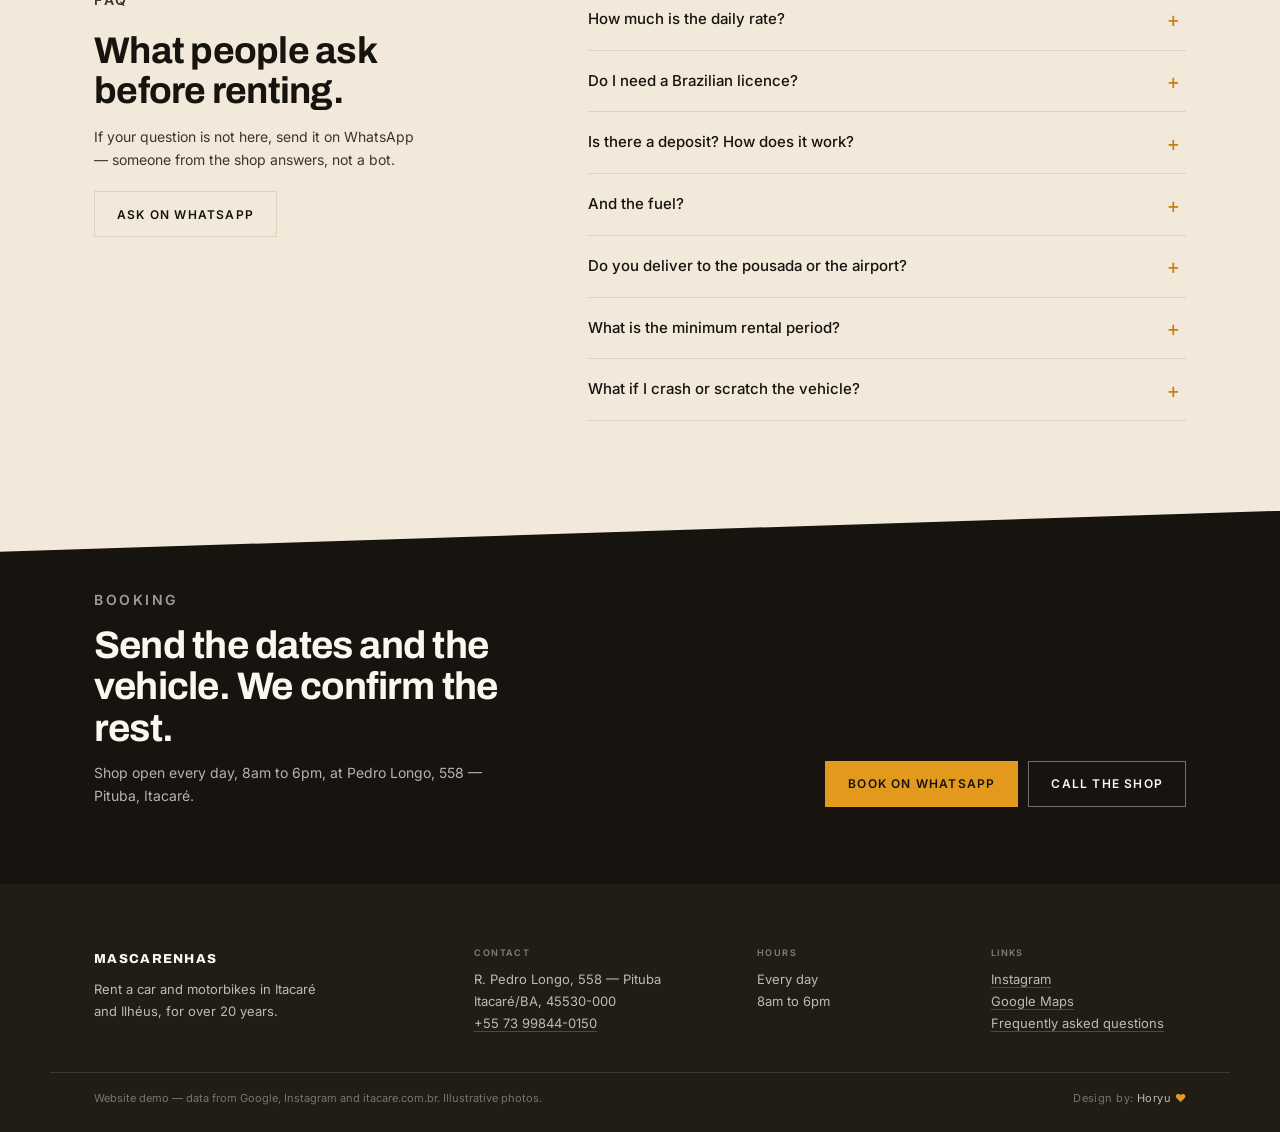
==== commit 7bdb21d6: "Add motion, hero pattern and card polish to the preview site Scroll reveals, masked headings and the" ====
--- a/index.html
+++ b/index.html
@@ -21,6 +21,7 @@
 <link rel="preconnect" href="https://fonts.googleapis.com">
 <link rel="preconnect" href="https://fonts.gstatic.com" crossorigin>
 <link rel="stylesheet" href="https://fonts.googleapis.com/css2?family=Archivo:wght@500;600;700;800&family=Inter:wght@400;500;600&display=swap">
+<script>document.documentElement.classList.add("js");</script>
 <link rel="stylesheet" href="styles.css">
 </head>
 <body>
@@ -60,9 +61,24 @@
   </div>
 </header>
 
+<div class="read-progress" aria-hidden="true"><span id="read-bar"></span></div>
+
 <main id="main">
 
   <section class="hero">
+    <div class="hero-bg" aria-hidden="true">
+      <svg viewBox="0 0 1600 760" preserveAspectRatio="xMidYMid slice" focusable="false">
+        <defs>
+          <pattern id="heroDots" width="22" height="22" patternUnits="userSpaceOnUse">
+            <circle cx="2" cy="2" r="1.6" fill="#E0D2BC"/>
+          </pattern>
+        </defs>
+        <rect width="1600" height="760" fill="url(#heroDots)"/>
+        <path d="M0 740 L120 740 L198 662 L430 662" fill="none" stroke="#E39A1C" stroke-width="1.5" opacity=".45"/>
+        <path d="M0 700 L66 700 L108 658" fill="none" stroke="#E39A1C" stroke-width="1.5" opacity=".22"/>
+        <rect x="423" y="655" width="14" height="14" fill="#E39A1C" opacity=".45"/>
+      </svg>
+    </div>
     <div class="container hero-grid">
       <div class="hero-copy">
         <p class="eyebrow" data-i18n="hero.eyebrow">Itacaré e Ilhéus · desde a década de 2000</p>
@@ -80,10 +96,26 @@
       </div>
       <figure class="hero-media">
         <img src="assets/img/hero-moto.jpg" alt="Fachada da Mascarenhas na Pedro Longo, 558, com faixa da loja e motos na porta" data-i18n-alt="hero.alt" width="1600" height="900" fetchpriority="high">
+        <aside class="hero-ticket" aria-hidden="true">
+          <div class="hero-ticket-head"><span>Locação · Itacaré</span><span>loja física</span></div>
+          <div class="hero-ticket-row"><em>Retirada</em><strong>a combinar</strong></div>
+          <div class="hero-ticket-row"><em>Devolução</em><strong>a combinar</strong></div>
+          <div class="hero-ticket-rule"></div>
+          <div class="hero-ticket-row"><em>Veículo</em><strong>carro · moto · scooter</strong></div>
+          <span class="hero-ticket-bar"></span>
+          <p class="hero-ticket-foot">Diária, caução e combustível por escrito antes da retirada</p>
+        </aside>
         <figcaption data-i18n="hero.caption">A loja na Pedro Longo, 558 — Pituba.</figcaption>
       </figure>
     </div>
   </section>
+
+  <div class="road-band" aria-hidden="true">
+    <span class="road-line"></span>
+    <span class="road-vehicle">
+      <svg viewBox="0 0 44 20" fill="currentColor"><path d="M4.4 12.6h35.2l-1.7-4.2-6.6-1.3-3.6-3.4H15.4L11.8 7.1 5.4 8.4 4.4 12.6Z"/><circle cx="12.4" cy="13.9" r="3.1"/><circle cx="31.8" cy="13.9" r="3.1"/></svg>
+    </span>
+  </div>
 
   <section class="section" id="frota" aria-labelledby="frota-title">
     <div class="container">
@@ -94,7 +126,7 @@
       </div>
 
       <div class="fleet-grid">
-        <article class="fleet-card">
+        <article class="fleet-card reveal">
           <figure class="fleet-media">
             <img src="assets/img/carro.jpg" alt="Jeep Renegade branco com adesivo da Mascarenhas, estacionado perto do mar" data-i18n-alt="fleet.car.alt" width="1200" height="800" loading="lazy">
             <figcaption class="fleet-flag" data-i18n="fleet.flag.car">CNH B</figcaption>
@@ -108,7 +140,7 @@
           </div>
         </article>
 
-        <article class="fleet-card">
+        <article class="fleet-card reveal">
           <figure class="fleet-media">
             <img src="assets/img/pickup.jpg" alt="Toyota Hilux prata com adesivo da Mascarenhas, em rua de pedra em Itacaré" data-i18n-alt="fleet.pickup.alt" width="1200" height="800" loading="lazy">
             <figcaption class="fleet-flag" data-i18n="fleet.flag.pickup">4x4 · CNH B</figcaption>
@@ -122,7 +154,7 @@
           </div>
         </article>
 
-        <article class="fleet-card">
+        <article class="fleet-card reveal">
           <figure class="fleet-media">
             <img src="assets/img/scooter.jpg" alt="Scooter vermelha e moto paradas na porta da loja, com a faixa da Mascarenhas ao lado" data-i18n-alt="fleet.scooter.alt" width="1200" height="800" loading="lazy">
             <figcaption class="fleet-flag" data-i18n="fleet.flag.scooter">CNH A ou ACC</figcaption>
@@ -136,7 +168,7 @@
           </div>
         </article>
 
-        <article class="fleet-card">
+        <article class="fleet-card reveal">
           <figure class="fleet-media">
             <img src="assets/img/moto.jpg" alt="Honda XRE 300 prateada, com baú, em área verde perto do mar" data-i18n-alt="fleet.moto.alt" width="1200" height="800" loading="lazy">
             <figcaption class="fleet-flag" data-i18n="fleet.flag.moto">CNH A</figcaption>
@@ -162,22 +194,22 @@
         <h2 id="como-title" data-i18n="how.title">Quatro passos, nenhuma surpresa.</h2>
       </div>
       <ol class="steps">
-        <li>
+        <li class="reveal">
           <span class="step-n" aria-hidden="true">01</span>
           <h3 data-i18n="how.s1t">Escolha o veículo</h3>
           <p data-i18n="how.s1b">Carro, picape, scooter ou moto. Se estiver em dúvida, conte o roteiro e a gente indica o que aguenta a estrada.</p>
         </li>
-        <li>
+        <li class="reveal">
           <span class="step-n" aria-hidden="true">02</span>
           <h3 data-i18n="how.s2t">Combine no WhatsApp</h3>
           <p data-i18n="how.s2b">Você recebe por escrito a diária, a caução, o combustível e a franquia. Sem valor escondido na devolução.</p>
         </li>
-        <li>
+        <li class="reveal">
           <span class="step-n" aria-hidden="true">03</span>
           <h3 data-i18n="how.s3t">Retire na loja</h3>
           <p data-i18n="how.s3b">Na Pedro Longo, 558, na Pituba, todos os dias das 8h às 18h. Entrega combinada em outro ponto, sob consulta.</p>
         </li>
-        <li>
+        <li class="reveal">
           <span class="step-n" aria-hidden="true">04</span>
           <h3 data-i18n="how.s4t">Devolva conferido</h3>
           <p data-i18n="how.s4b">Veículo e combustível conferidos junto com você, na sua frente, antes de qualquer cobrança.</p>
@@ -194,19 +226,19 @@
         <p class="section-sub" data-i18n="terms.sub">Aluguel sem letra miúda só funciona assim: cada item abaixo vai por escrito na conversa, antes da retirada.</p>
       </div>
       <div class="terms-grid">
-        <div class="term">
+        <div class="term reveal">
           <h3 data-i18n="terms.t1t">Caução</h3>
           <p data-i18n="terms.t1b">Valor e forma de devolução informados antes da retirada. A conferência do veículo é feita com você presente.</p>
         </div>
-        <div class="term">
+        <div class="term reveal">
           <h3 data-i18n="terms.t2t">Combustível</h3>
           <p data-i18n="terms.t2b">O nível de saída é registrado e você devolve no mesmo nível. Sem taxa de abastecimento surpresa.</p>
         </div>
-        <div class="term">
+        <div class="term reveal">
           <h3 data-i18n="terms.t3t">Danos e franquia</h3>
           <p data-i18n="terms.t3b">O que é desgaste de uso e o que é dano, com valor de franquia, é explicado na retirada e registrado por foto.</p>
         </div>
-        <div class="term">
+        <div class="term reveal">
           <h3 data-i18n="terms.t4t">Habilitação</h3>
           <p data-i18n="terms.t4b">CNH válida na categoria do veículo — B para carro e picape, A (ou ACC na scooter) para moto. Documento com foto na retirada.</p>
         </div>
@@ -215,7 +247,15 @@
     </div>
   </section>
 
+  <div class="marquee" aria-hidden="true">
+    <div class="marquee-track">
+      <div class="marquee-group"><span>Itacaré</span><i>◆</i><span>Ilhéus</span><i>◆</i><span>Serra Grande</span><i>◆</i><span>Itacarézinho</span><i>◆</i><span>Tiririca</span><i>◆</i><span>Pontal</span><i>◆</i><span>Barra Grande</span><i>◆</i><span>Aeroporto de Ilhéus</span><i>◆</i></div>
+      <div class="marquee-group"><span>Itacaré</span><i>◆</i><span>Ilhéus</span><i>◆</i><span>Serra Grande</span><i>◆</i><span>Itacarézinho</span><i>◆</i><span>Tiririca</span><i>◆</i><span>Pontal</span><i>◆</i><span>Barra Grande</span><i>◆</i><span>Aeroporto de Ilhéus</span><i>◆</i></div>
+    </div>
+  </div>
+
   <section class="section" id="mapa" aria-labelledby="mapa-title">
+    <span class="map-dots" aria-hidden="true"></span>
     <div class="container">
       <div class="section-head">
         <p class="eyebrow" data-i18n="map.eyebrow">A loja</p>
@@ -344,6 +384,7 @@
   </div>
   <div class="container footer-base">
     <p data-i18n="footer.demo">Demonstração de site — dados do Google, do Instagram e do itacare.com.br. Fotos ilustrativas.</p>
+    <p class="footer-credit">Design by: <a href="https://horyu-arthur.vercel.app/" target="_blank" rel="noopener">Horyu <span class="heart" aria-hidden="true">♥</span></a></p>
   </div>
 </footer>
 
--- a/styles.css
+++ b/styles.css
@@ -18,6 +18,7 @@
   --sans: "Inter", -apple-system, "Segoe UI", Roboto, Arial, sans-serif;
   --max: 1180px;
   --gutter: clamp(18px, 4vw, 44px);
+  --ease: cubic-bezier(.2,.7,.2,1);
 }
 
 *,*::before,*::after{box-sizing:border-box}
@@ -129,7 +130,7 @@
 
 /* ---------- hero ---------- */
 
-.hero{padding:clamp(32px,5vw,64px) 0 clamp(40px,5vw,64px)}
+.hero{position:relative; padding:clamp(32px,5vw,64px) 0 clamp(40px,5vw,64px)}
 .hero-grid{
   display:grid; grid-template-columns:minmax(0,1fr) minmax(0,1.02fr);
   gap:clamp(24px,4vw,56px); align-items:center;
@@ -137,6 +138,8 @@
 .hero h1{font-size:clamp(2.15rem,4.6vw,4rem); max-width:12ch; margin-bottom:20px}
 .hero .lede{max-width:44ch}
 .hero-cta{display:flex; flex-wrap:wrap; gap:10px; margin:26px 0 30px}
+.hero-cta .btn-line::after{content:"↓"; font-size:1em; line-height:1; transition:transform .25s var(--ease)}
+.hero-cta .btn-line:hover::after{transform:translateY(3px)}
 .hero-proof{
   display:flex; flex-wrap:wrap; gap:24px 32px;
   border-top:1px solid var(--sand); padding-top:20px;
@@ -159,6 +162,22 @@
   padding:8px 12px; line-height:1.5;
 }
 
+/* padrão em SVG atrás do hero: malha de pontos + traço de mapa */
+
+.hero-bg{
+  position:absolute; inset:0; overflow:hidden; pointer-events:none;
+  -webkit-mask-image:linear-gradient(to bottom,#000 0 58%,transparent 94%);
+  mask-image:linear-gradient(to bottom,#000 0 58%,transparent 94%);
+}
+.hero-bg svg{display:block; width:100%; height:100%}
+.hero .container{position:relative; z-index:1}
+@media (min-width:960px){
+  .hero-bg{
+    -webkit-mask-image:linear-gradient(105deg,#000 0 36%,transparent 64%);
+    mask-image:linear-gradient(105deg,#000 0 36%,transparent 64%);
+  }
+}
+
 /* ---------- seções ---------- */
 
 .section{padding:clamp(56px,7vw,96px) 0}
@@ -172,7 +191,20 @@
   display:grid; grid-template-columns:repeat(2,minmax(0,1fr));
   gap:clamp(18px,2.6vw,34px);
 }
-.fleet-card{background:var(--paper); border:1px solid var(--sand); display:flex; flex-direction:column}
+.fleet-card{
+  position:relative; background:var(--paper); border:1px solid var(--sand);
+  display:flex; flex-direction:column;
+  transition:box-shadow .3s var(--ease), border-color .3s var(--ease);
+}
+.fleet-card::after{
+  content:""; position:absolute; left:-1px; top:-1px; width:0; height:2px; z-index:2;
+  background:var(--amber); transition:width .4s var(--ease);
+}
+.fleet-card:hover,.fleet-card:focus-within{
+  border-color:rgba(23,19,15,.22);
+  box-shadow:0 18px 36px -22px rgba(23,19,15,.55);
+}
+.fleet-card:hover::after,.fleet-card:focus-within::after{width:calc(100% + 2px)}
 .fleet-media{position:relative; margin:0; aspect-ratio:3/2; overflow:hidden; background:var(--cream)}
 .fleet-media img{width:100%; height:100%; object-fit:cover; transition:transform .7s cubic-bezier(.2,.7,.2,1)}
 .fleet-card:hover .fleet-media img{transform:scale(1.035)}
@@ -190,14 +222,21 @@
 .fleet-body h3{font-size:clamp(1.15rem,1.6vw,1.45rem); font-weight:700}
 .fleet-note{font-size:14px; color:var(--ink-2)}
 .fleet-price{
-  display:flex; align-items:baseline; gap:8px; flex-wrap:wrap;
-  margin-top:auto; padding-top:14px;
+  display:flex; align-items:center; gap:8px; flex-wrap:wrap;
+  margin-top:auto; padding-top:14px; border-top:1px solid var(--sand);
   font-size:13px; font-weight:600;
 }
+.fleet-price span{display:inline-flex; align-items:center; gap:7px}
+.fleet-price span::before{content:""; width:6px; height:6px; background:var(--amber); flex:0 0 auto}
 .fleet-price em{
   font-style:normal; font-weight:400; font-size:11px; letter-spacing:.02em; color:var(--ink-3);
 }
-.fleet-body .btn{align-self:flex-start; margin-top:6px}
+.fleet-body .btn{
+  display:flex; align-items:center; justify-content:space-between; gap:10px;
+  align-self:stretch; margin-top:8px;
+}
+.fleet-body .btn::after{content:"→"; font-size:1.1em; line-height:1; transition:transform .25s var(--ease)}
+.fleet-body .btn:hover::after{transform:translateX(4px)}
 .fleet-foot{
   margin-top:22px; font-size:12px; color:var(--ink-3); max-width:70ch;
 }
@@ -208,10 +247,26 @@
   display:grid; grid-template-columns:repeat(4,minmax(0,1fr));
   gap:clamp(18px,2.4vw,30px); counter-reset:step;
 }
-.steps li{border-top:2px solid var(--ink); padding-top:16px}
+.steps li{
+  position:relative; padding:clamp(18px,2vw,26px);
+  background:var(--paper);
+  box-shadow:0 1px 2px rgba(23,19,15,.07), 0 1px 1px rgba(23,19,15,.05);
+  transition:box-shadow .3s var(--ease);
+}
+.steps li::after{
+  content:""; position:absolute; inset:0; background:var(--ink);
+  opacity:0; transition:opacity .25s var(--ease); pointer-events:none;
+}
+@media (hover:hover){
+  .steps li:hover{box-shadow:0 10px 22px -10px rgba(23,19,15,.34), 0 2px 5px rgba(23,19,15,.07)}
+  .steps li:hover::after{opacity:.035}
+  .steps li:hover::before{background:var(--amber)}
+}
 .step-n{
-  display:block; font-family:var(--serif); font-size:12px; font-weight:700;
-  letter-spacing:.14em; color:var(--amber-2); margin-bottom:10px;
+  display:inline-flex; align-items:center; justify-content:center;
+  width:36px; height:36px; margin-bottom:14px;
+  background:var(--ink); color:var(--amber);
+  font-size:12px; font-weight:700; letter-spacing:.08em;
 }
 .steps h3{font-size:1.05rem; margin-bottom:8px}
 .steps p{font-size:14px; color:var(--ink-2)}
@@ -329,10 +384,15 @@
 .site-footer a{text-decoration:none; border-bottom:1px solid rgba(251,247,240,.2)}
 .site-footer a:hover{color:var(--paper); border-color:var(--amber)}
 .footer-base{
+  display:flex; flex-wrap:wrap; gap:6px 18px; align-items:center; justify-content:space-between;
   margin-top:clamp(28px,3vw,40px); padding-top:16px;
   border-top:1px solid rgba(251,247,240,.12);
 }
 .footer-base p{font-size:11px; color:rgba(251,247,240,.4)}
+.footer-credit{letter-spacing:.04em}
+.footer-credit a{color:rgba(251,247,240,.72); border:0}
+.footer-credit a:hover{color:var(--amber); border:0}
+.footer-credit .heart{color:var(--amber)}
 
 /* ---------- botão flutuante de whatsapp ---------- */
 
@@ -366,6 +426,148 @@
   70%{transform:scale(1.5); opacity:0}
   100%{opacity:0}
 }
+
+/* ---------- progresso de leitura ---------- */
+
+.read-progress{position:fixed; top:0; left:0; right:0; height:2px; z-index:80; pointer-events:none}
+.read-progress span{
+  display:block; height:100%; background:var(--amber);
+  transform:scaleX(0); transform-origin:0 50%; will-change:transform;
+}
+
+/* ---------- estrada que se desenha ---------- */
+
+.road-band{position:relative; height:clamp(46px,5vw,64px); background:var(--road); overflow:hidden}
+.road-line{
+  position:absolute; left:0; right:0; top:50%; height:3px; margin-top:-1.5px;
+  background-image:repeating-linear-gradient(90deg,var(--amber) 0 26px, transparent 26px 46px);
+}
+.js .road-line{clip-path:inset(0 100% 0 0); transition:clip-path 1.7s var(--ease) .25s}
+.js .road-band.is-in .road-line{clip-path:inset(0 0 0 0)}
+.road-vehicle{
+  position:absolute; left:0; top:50%; width:42px; margin-top:-9px; color:var(--sand);
+  animation:drive 17s linear 1.4s infinite;
+}
+.road-vehicle svg{display:block; width:100%; height:auto}
+@keyframes drive{
+  from{transform:translate(-64px,0)}
+  to{transform:translate(calc(100vw + 64px),0)}
+}
+
+/* ---------- marquee de lugares ---------- */
+
+.marquee{
+  position:relative; overflow:hidden; background:var(--amber); color:var(--ink);
+  border-top:1px solid rgba(23,19,15,.12); border-bottom:1px solid rgba(23,19,15,.12);
+  padding:clamp(10px,1.4vw,16px) 0;
+}
+.marquee-track{display:flex; width:max-content; animation:marqueeScroll 44s linear infinite}
+.marquee-group{
+  display:flex; align-items:center; gap:clamp(16px,2.2vw,32px);
+  padding-right:clamp(16px,2.2vw,32px);
+  font-family:var(--serif); font-weight:700; font-size:clamp(.95rem,1.8vw,1.4rem);
+  letter-spacing:.02em; text-transform:uppercase; white-space:nowrap;
+}
+.marquee-group i{font-style:normal; font-size:.5em; opacity:.45}
+@keyframes marqueeScroll{to{transform:translateX(-50%)}}
+@media (hover:hover){.marquee:hover .marquee-track{animation-play-state:paused}}
+
+/* ---------- cortes diagonais de seção ---------- */
+
+.section-dark,.cta-final{position:relative; overflow:hidden}
+.section-dark::before,.cta-final::before{
+  content:""; position:absolute; top:0; left:0; right:0;
+  height:clamp(22px,3.2vw,50px); background:var(--cream);
+  clip-path:polygon(0 0,100% 0,0 100%); pointer-events:none;
+}
+
+/* ---------- textura de mapa ---------- */
+
+#mapa{position:relative; overflow:hidden}
+#mapa .container{position:relative; z-index:1}
+.map-dots{
+  position:absolute; top:0; right:0; width:min(560px,64%); height:min(340px,80%);
+  background-image:radial-gradient(var(--sand) 1.5px, transparent 1.6px);
+  background-size:16px 16px; opacity:.65; pointer-events:none;
+  -webkit-mask-image:linear-gradient(to left,transparent,#000 55%);
+  mask-image:linear-gradient(to left,transparent,#000 55%);
+}
+.map-pin{position:relative}
+.map-pin::after{
+  content:""; position:absolute; inset:-4px; border-radius:50%;
+  border:1px solid rgba(227,154,28,.7); animation:pinPulse 2.8s ease-out infinite;
+}
+@keyframes pinPulse{
+  0%{transform:scale(.7); opacity:.9}
+  70%{transform:scale(1.9); opacity:0}
+  100%{opacity:0}
+}
+
+/* ---------- reveal em cascata ---------- */
+
+.js .reveal{
+  opacity:0; transform:translateY(16px);
+  transition:opacity .6s var(--ease), transform .6s var(--ease);
+  transition-delay:calc(var(--i,0) * 90ms);
+}
+.js .reveal.is-in{opacity:1; transform:none}
+
+/* ---------- linha dos passos ---------- */
+
+.steps li::before{
+  content:""; position:absolute; top:0; left:0; width:100%; height:2px;
+  background:var(--ink); transform-origin:0 50%;
+}
+.js .steps li::before{transform:scaleX(0); transition:transform .9s var(--ease); transition-delay:calc(var(--i,0) * 110ms)}
+.js .steps li.is-in::before{transform:scaleX(1)}
+
+/* ---------- selo que carimba ---------- */
+
+.js .fleet-flag{transform:scale(1.9) rotate(-8deg); transform-origin:0 0; opacity:0}
+.js .fleet-card.is-in .fleet-flag{
+  transform:none; opacity:1;
+  transition:transform .34s cubic-bezier(.2,.85,.25,1.4) .15s, opacity .2s .15s;
+}
+
+/* ---------- comprovante sobre a foto ---------- */
+
+.hero-ticket{
+  position:absolute; right:0; bottom:0; width:min(212px,44%);
+  background:var(--paper); color:var(--ink); padding:13px 15px 11px;
+  box-shadow:0 18px 40px -18px rgba(23,19,15,.6);
+  transform-origin:100% 100%;
+  transition:transform .5s var(--ease);
+}
+.hero-ticket-head{
+  display:flex; justify-content:space-between; gap:8px;
+  font-size:9px; font-weight:600; letter-spacing:.14em; text-transform:uppercase; color:var(--ink-3);
+  padding-bottom:8px; border-bottom:1px solid var(--sand);
+}
+.hero-ticket-row{display:flex; justify-content:space-between; align-items:baseline; gap:10px; padding-top:8px}
+.hero-ticket-row em{
+  font-style:normal; font-size:9px; letter-spacing:.12em; text-transform:uppercase; color:var(--ink-3);
+}
+.hero-ticket-row strong{font-family:var(--serif); font-size:12px; font-weight:700; text-align:right}
+.hero-ticket-rule{margin:10px 0 2px; border-top:1px dashed var(--sand)}
+.hero-ticket-bar{
+  display:block; margin-top:10px; height:16px; opacity:.7;
+  background-image:repeating-linear-gradient(90deg,var(--ink) 0 2px, transparent 2px 4px, var(--ink) 4px 5px, transparent 5px 9px, var(--ink) 9px 10px, transparent 10px 13px);
+}
+.hero-ticket-foot{margin-top:8px; font-size:9px; line-height:1.45; letter-spacing:.04em; text-transform:uppercase; color:var(--ink-3)}
+@media (hover:hover){
+  .hero-media:hover .hero-ticket{transform:perspective(760px) rotateY(-7deg) rotateX(5deg)}
+}
+
+/* ---------- títulos em máscara ---------- */
+
+.ln{display:block; overflow:hidden; padding-bottom:.16em; margin-bottom:-.16em}
+.ln-in{display:block}
+.js .ln-in{
+  transform:translateY(108%); transition:transform .8s var(--ease);
+  transition-delay:calc(var(--i,0) * 80ms);
+}
+.js .is-in .ln-in{transform:none}
+.js .is-settled .ln-in{transform:none; transition:none}
 
 /* ---------- responsivo ---------- */
 
@@ -379,6 +581,7 @@
     padding:10px var(--gutter) 18px;
   }
   .site-header.nav-open .nav a{padding:10px 0; width:100%; border-bottom:1px solid var(--sand)}
+  .hero-ticket{display:none}
 }
 
 @media (max-width:960px){
@@ -402,7 +605,14 @@
   .langs button{padding:4px 5px; font-size:9px}
   .nav-toggle{padding:7px 8px}
   .nav-toggle em{display:none}
-  .fleet-grid{grid-template-columns:1fr}
+  .fleet-grid{
+    grid-auto-flow:column; grid-auto-columns:82%; grid-template-columns:none;
+    gap:14px; overflow-x:auto; scroll-snap-type:x mandatory;
+    padding-bottom:8px; scrollbar-width:none;
+  }
+  .fleet-grid::-webkit-scrollbar{display:none}
+  .fleet-card{scroll-snap-align:start}
+  .steps{grid-template-columns:1fr}
   .terms-grid{grid-template-columns:1fr}
   .hero-proof{flex-direction:column; gap:14px}
   .hero-proof strong{font-size:1.2rem}
@@ -417,4 +627,14 @@
 @media (prefers-reduced-motion:reduce){
   html{scroll-behavior:auto}
   *,*::before,*::after{animation-duration:.01ms !important; transition-duration:.01ms !important}
-}
+  .road-vehicle{display:none}
+  .marquee-track{animation:none}
+  .map-pin::after{animation:none; opacity:0}
+  .js .reveal{opacity:1; transform:none; transition:none}
+  .js .steps li::before{transform:none; transition:none}
+  .js .road-line{clip-path:none; transition:none}
+  .js .fleet-flag{opacity:1; transform:none}
+  .js .ln-in{transform:none; transition:none}
+  .hero-ticket{transition:none}
+  .hero-media:hover .hero-ticket{transform:none}
+}
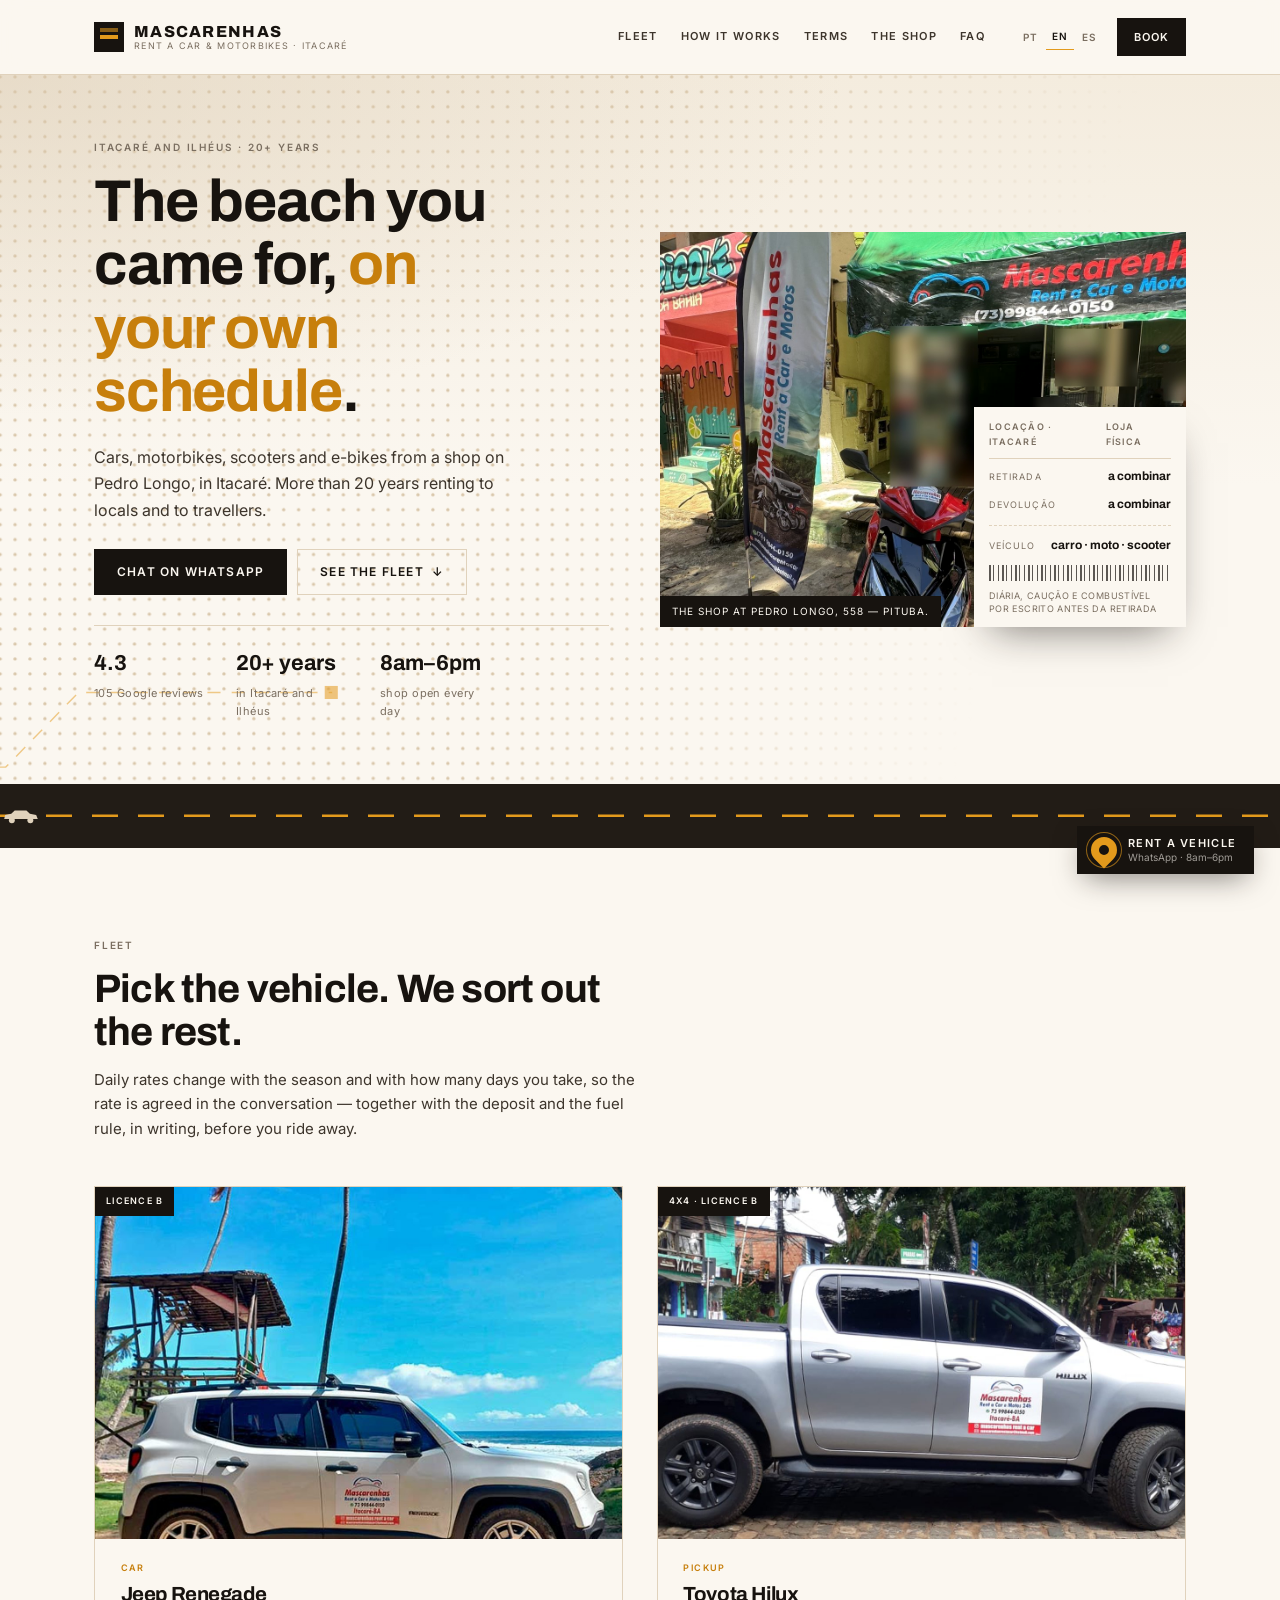
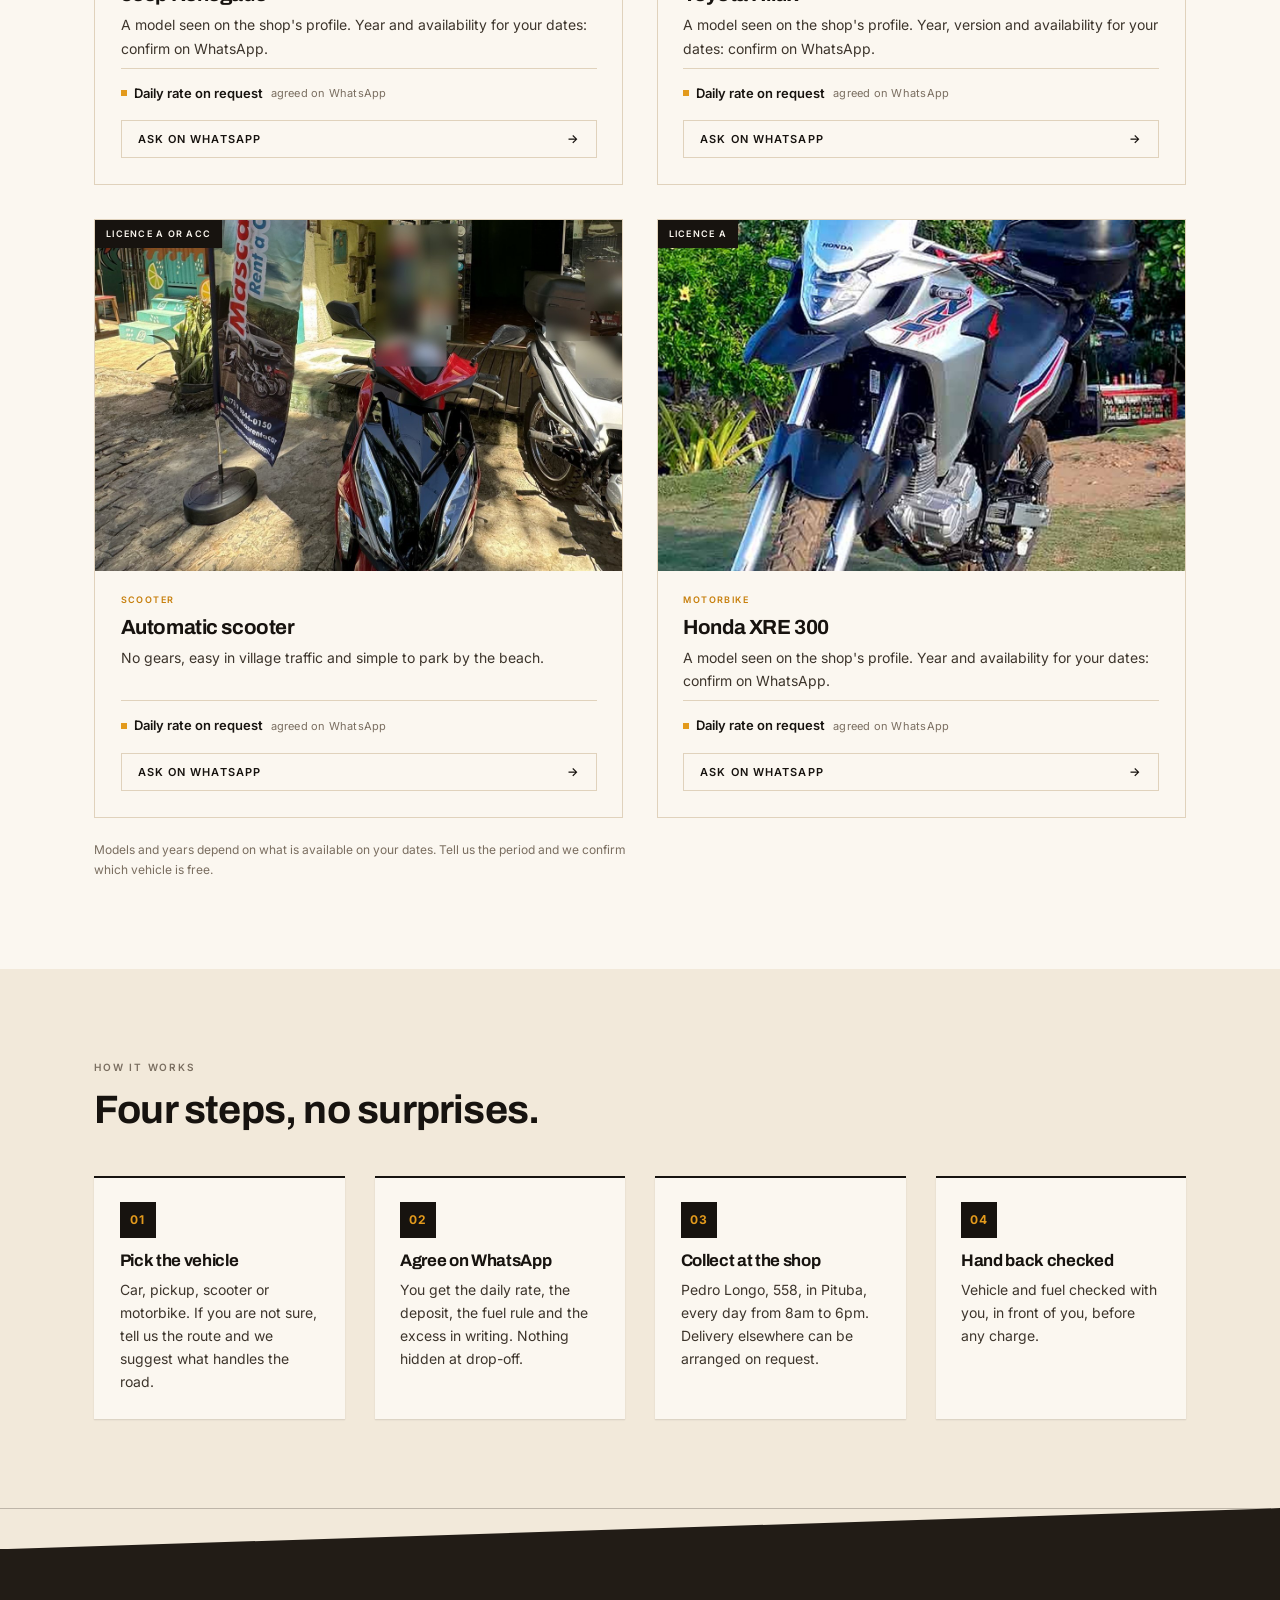
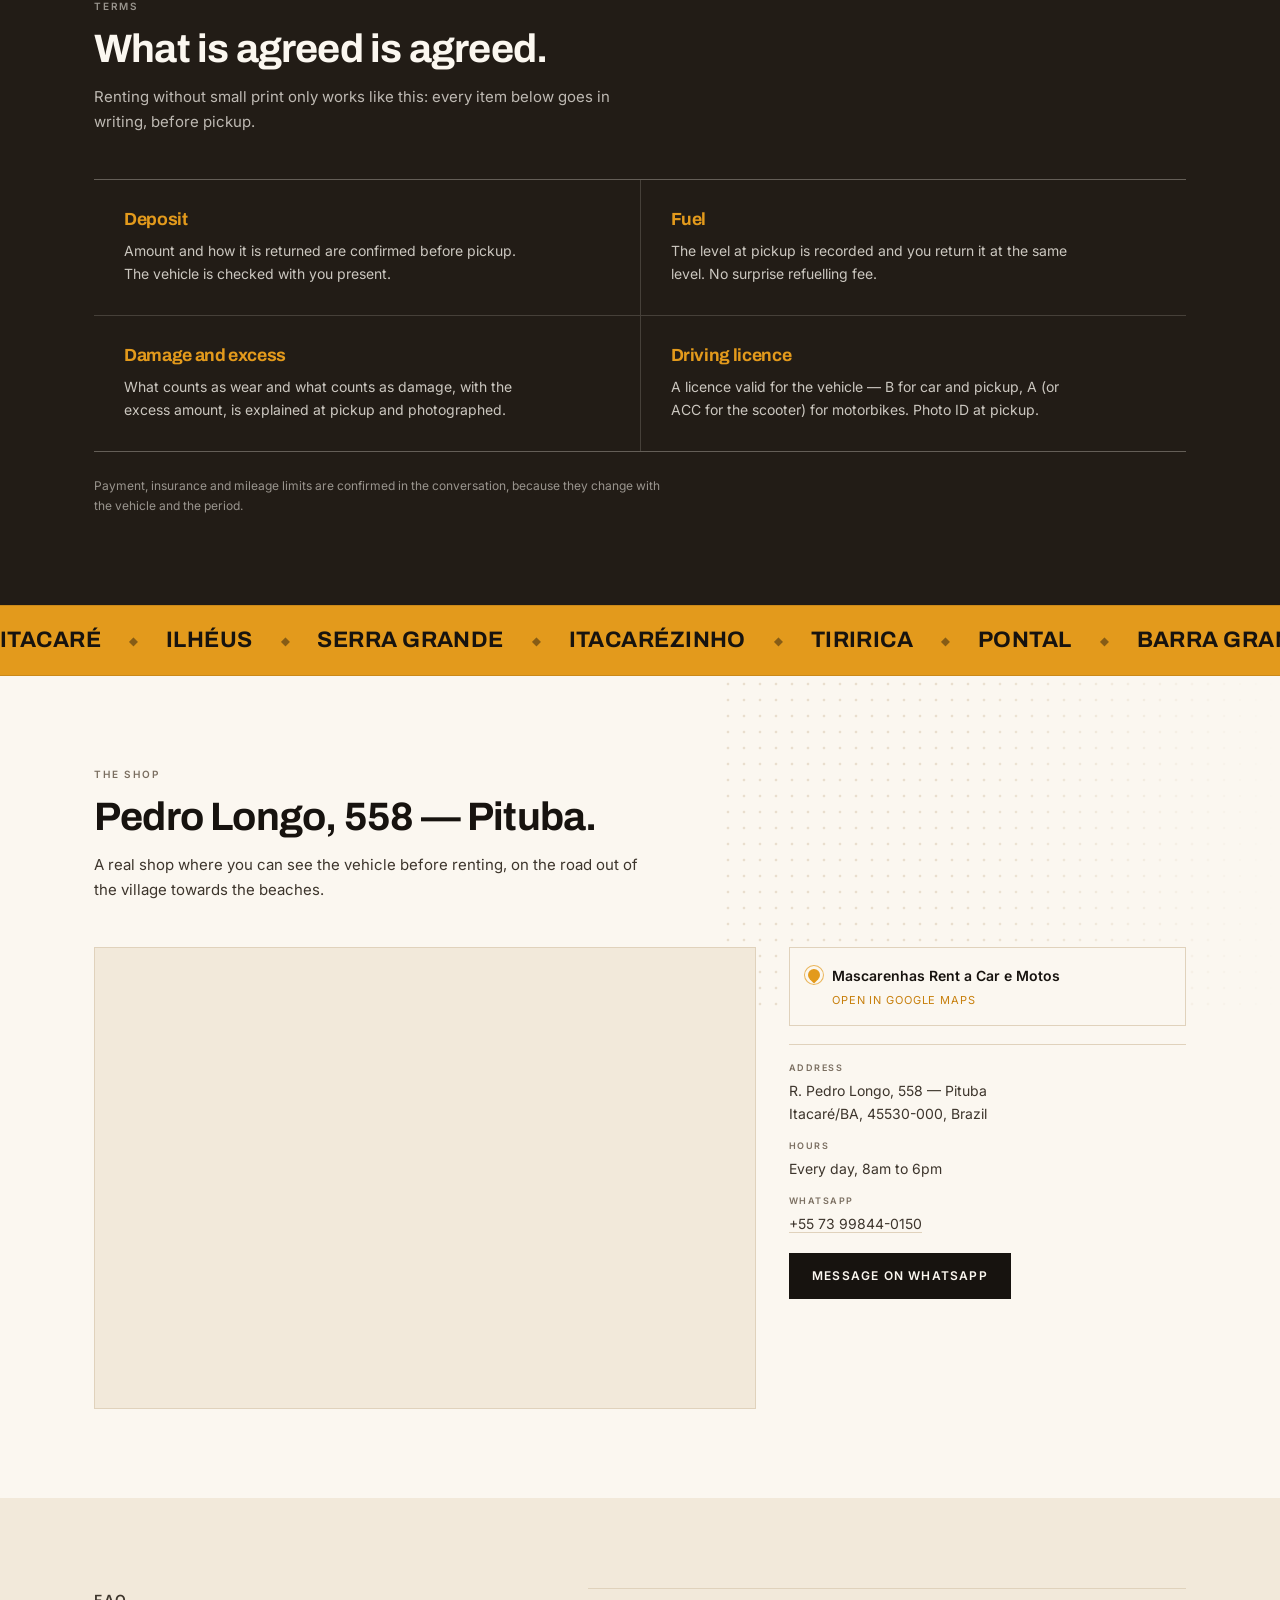
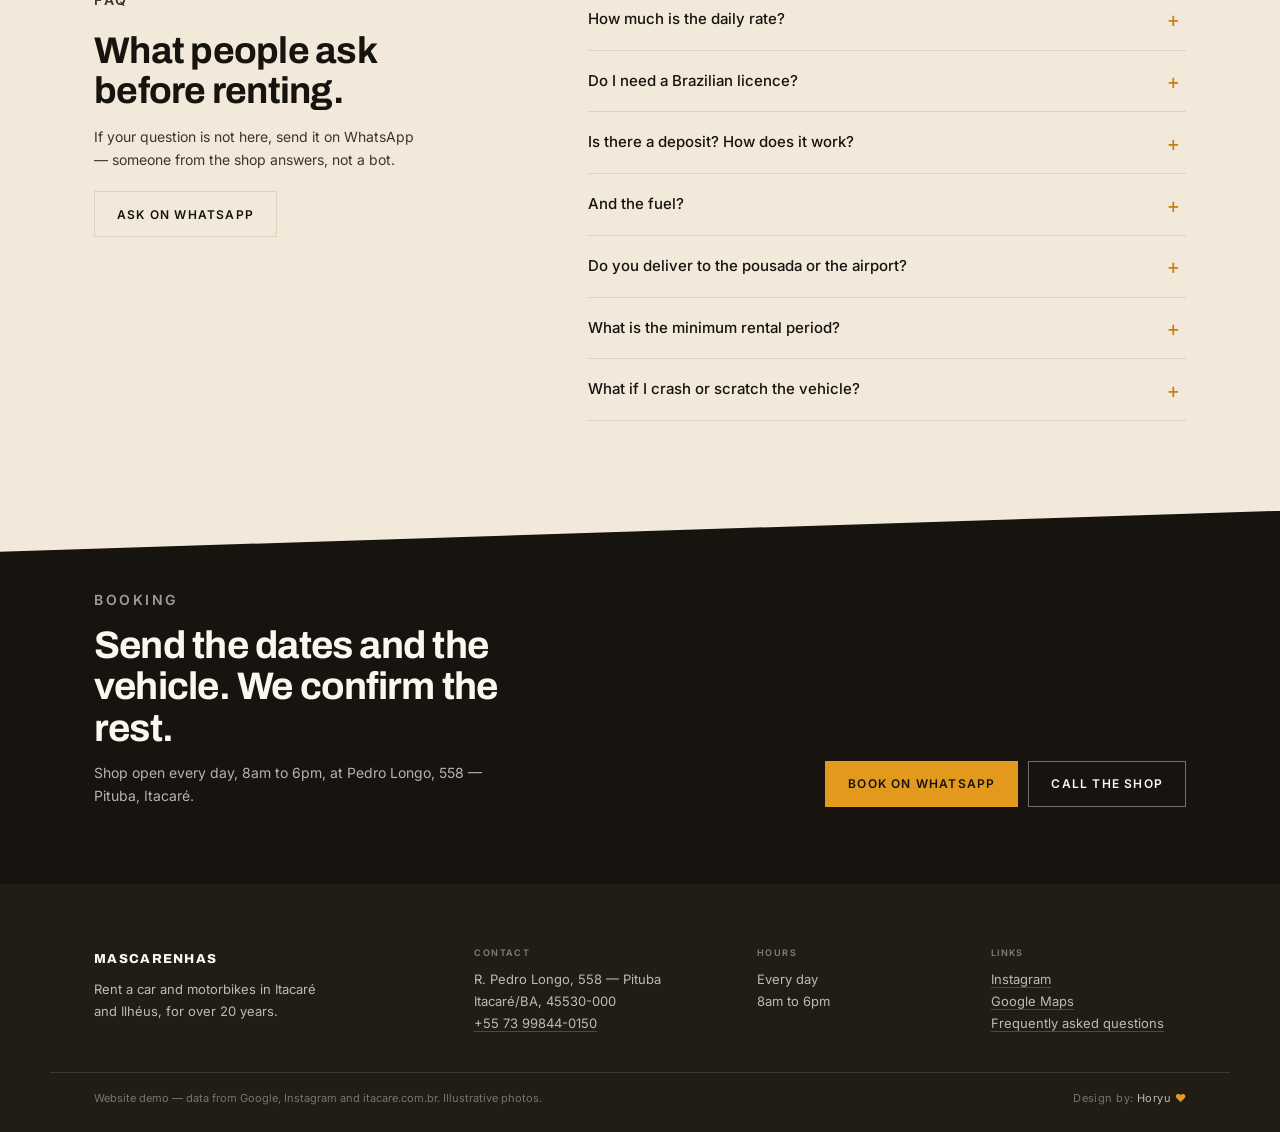
==== commit 1ff3e1ed: "Give the hero a visible, animated background The dot layer was too faint to read as anything but emp" ====
--- a/index.html
+++ b/index.html
@@ -69,14 +69,14 @@
     <div class="hero-bg" aria-hidden="true">
       <svg viewBox="0 0 1600 760" preserveAspectRatio="xMidYMid slice" focusable="false">
         <defs>
-          <pattern id="heroDots" width="22" height="22" patternUnits="userSpaceOnUse">
-            <circle cx="2" cy="2" r="1.6" fill="#E0D2BC"/>
+          <pattern id="heroDots" width="16" height="16" patternUnits="userSpaceOnUse">
+            <circle cx="2" cy="2" r="1.8" fill="#D9C7AB"/>
           </pattern>
         </defs>
-        <rect width="1600" height="760" fill="url(#heroDots)"/>
-        <path d="M0 740 L120 740 L198 662 L430 662" fill="none" stroke="#E39A1C" stroke-width="1.5" opacity=".45"/>
-        <path d="M0 700 L66 700 L108 658" fill="none" stroke="#E39A1C" stroke-width="1.5" opacity=".22"/>
-        <rect x="423" y="655" width="14" height="14" fill="#E39A1C" opacity=".45"/>
+        <rect class="hero-dots" x="-48" y="-48" width="1696" height="856" fill="url(#heroDots)"/>
+        <path class="hero-route" d="M-20 742 L120 742 L198 662 L470 662"/>
+        <path class="hero-route hero-route-2" d="M-20 700 L66 700 L108 658"/>
+        <rect class="hero-node" x="462" y="655" width="14" height="14"/>
       </svg>
     </div>
     <div class="container hero-grid">
--- a/styles.css
+++ b/styles.css
@@ -162,19 +162,37 @@
   padding:8px 12px; line-height:1.5;
 }
 
-/* padrão em SVG atrás do hero: malha de pontos + traço de mapa */
-
+/* fundo do hero: lavagem quente + malha de pontos em SVG e traço de mapa em movimento */
+
+.hero{
+  background:
+    radial-gradient(110% 80% at 0% 0%, rgba(224,210,188,.62) 0%, rgba(251,247,240,0) 60%),
+    linear-gradient(180deg,#F4ECDE 0%, var(--paper) 58%);
+}
 .hero-bg{
   position:absolute; inset:0; overflow:hidden; pointer-events:none;
-  -webkit-mask-image:linear-gradient(to bottom,#000 0 58%,transparent 94%);
-  mask-image:linear-gradient(to bottom,#000 0 58%,transparent 94%);
+  -webkit-mask-image:linear-gradient(to bottom,#000 0 72%,transparent 100%);
+  mask-image:linear-gradient(to bottom,#000 0 72%,transparent 100%);
 }
 .hero-bg svg{display:block; width:100%; height:100%}
 .hero .container{position:relative; z-index:1}
+
+.hero-dots{animation:heroDrift 38s linear infinite}
+@keyframes heroDrift{to{transform:translate(-16px,16px)}}
+
+.hero-route{
+  fill:none; stroke:var(--amber); stroke-width:1.5; stroke-dasharray:14 12;
+  opacity:.5; animation:heroDash 9s linear infinite;
+}
+.hero-route-2{opacity:.26; animation-duration:13s}
+.hero-node{fill:var(--amber); opacity:.55; animation:heroNode 5.5s ease-in-out infinite}
+@keyframes heroDash{to{stroke-dashoffset:-52}}
+@keyframes heroNode{50%{opacity:.95}}
+
 @media (min-width:960px){
   .hero-bg{
-    -webkit-mask-image:linear-gradient(105deg,#000 0 36%,transparent 64%);
-    mask-image:linear-gradient(105deg,#000 0 36%,transparent 64%);
+    -webkit-mask-image:linear-gradient(105deg,#000 0 46%,transparent 78%);
+    mask-image:linear-gradient(105deg,#000 0 46%,transparent 78%);
   }
 }
 
@@ -629,6 +647,7 @@
   *,*::before,*::after{animation-duration:.01ms !important; transition-duration:.01ms !important}
   .road-vehicle{display:none}
   .marquee-track{animation:none}
+  .hero-dots,.hero-route,.hero-node{animation:none}
   .map-pin::after{animation:none; opacity:0}
   .js .reveal{opacity:1; transform:none; transition:none}
   .js .steps li::before{transform:none; transition:none}
